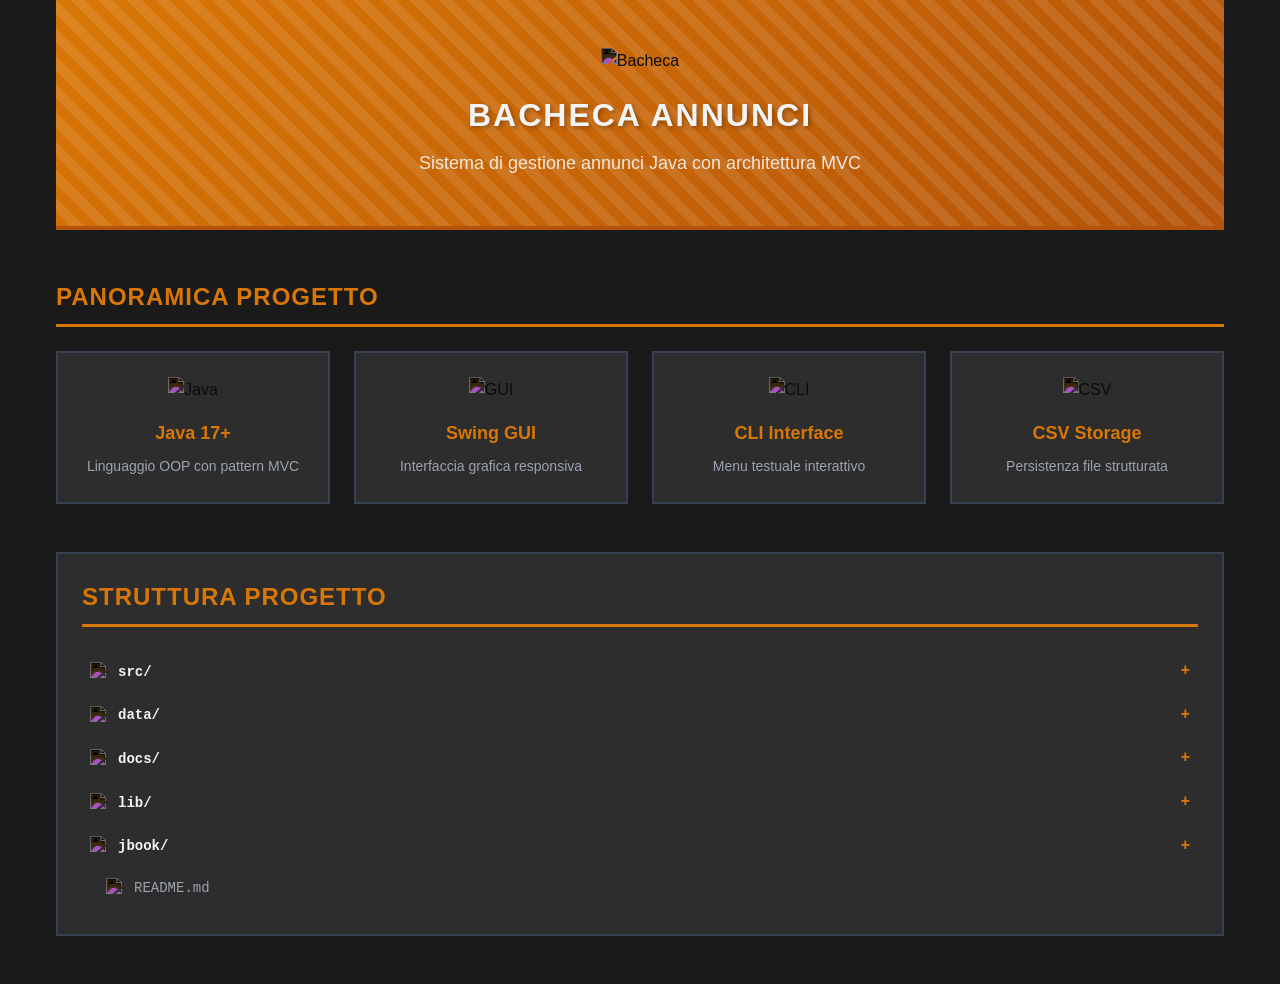
==== website/index.html @ 55412086 "feat: add project documentation website - Created modern brutalist website with Claude colors - Inte" ====
<!DOCTYPE html>
<html lang="it">
<head>
    <meta charset="UTF-8">
    <meta name="viewport" content="width=device-width, initial-scale=1.0">
    <title>Bacheca Annunci - Documentazione Progetto</title>
    <link rel="stylesheet" href="style.css">
    <link rel="icon" href="https://img.icons8.com/ios-filled/50/000000/bulletin-board.png" type="image/x-icon">
</head>
<body>
    <div class="container">
        <header class="header">
            <div class="header-content">
                <img src="https://img.icons8.com/ios-filled/50/000000/bulletin-board.png" alt="Bacheca" class="header-icon">
                <h1>BACHECA ANNUNCI</h1>
                <p>Sistema di gestione annunci Java con architettura MVC</p>
            </div>
        </header>

        <main class="main-content">
            <section class="project-overview">
                <h2>PANORAMICA PROGETTO</h2>
                <div class="overview-grid">
                    <div class="overview-card">
                        <img src="https://img.icons8.com/ios-filled/40/000000/java-coffee-cup-logo.png" alt="Java">
                        <h3>Java 17+</h3>
                        <p>Linguaggio OOP con pattern MVC</p>
                    </div>
                    <div class="overview-card">
                        <img src="https://img.icons8.com/ios-filled/40/000000/user-interface.png" alt="GUI">
                        <h3>Swing GUI</h3>
                        <p>Interfaccia grafica responsiva</p>
                    </div>
                    <div class="overview-card">
                        <img src="https://img.icons8.com/ios-filled/40/000000/terminal.png" alt="CLI">
                        <h3>CLI Interface</h3>
                        <p>Menu testuale interattivo</p>
                    </div>
                    <div class="overview-card">
                        <img src="https://img.icons8.com/ios-filled/40/000000/database.png" alt="CSV">
                        <h3>CSV Storage</h3>
                        <p>Persistenza file strutturata</p>
                    </div>
                </div>
            </section>

            <section class="file-explorer">
                <h2>STRUTTURA PROGETTO</h2>
                <div class="file-tree">
                    <div class="file-item folder" data-type="folder" data-path="src">
                        <img src="https://img.icons8.com/ios-filled/20/000000/folder.png" alt="Folder">
                        <span>src/</span>
                        <span class="expand-icon">+</span>
                    </div>
                    <div class="file-children hidden" data-parent="src">
                        <div class="file-item folder" data-type="folder" data-path="src/bacheca">
                            <img src="https://img.icons8.com/ios-filled/20/000000/folder.png" alt="Folder">
                            <span>bacheca/</span>
                            <span class="expand-icon">+</span>
                        </div>
                        <div class="file-children hidden" data-parent="src/bacheca">
                            <div class="file-item file" data-type="file" data-path="src/bacheca/Annuncio.java">
                                <img src="https://img.icons8.com/ios-filled/20/000000/java-coffee-cup-logo.png" alt="Java">
                                <span>Annuncio.java</span>
                            </div>
                            <div class="file-item file" data-type="file" data-path="src/bacheca/AnnuncioAcquisto.java">
                                <img src="https://img.icons8.com/ios-filled/20/000000/java-coffee-cup-logo.png" alt="Java">
                                <span>AnnuncioAcquisto.java</span>
                            </div>
                            <div class="file-item file" data-type="file" data-path="src/bacheca/AnnuncioVendita.java">
                                <img src="https://img.icons8.com/ios-filled/20/000000/java-coffee-cup-logo.png" alt="Java">
                                <span>AnnuncioVendita.java</span>
                            </div>
                            <div class="file-item file" data-type="file" data-path="src/bacheca/Bacheca.java">
                                <img src="https://img.icons8.com/ios-filled/20/000000/java-coffee-cup-logo.png" alt="Java">
                                <span>Bacheca.java</span>
                            </div>
                            <div class="file-item file" data-type="file" data-path="src/bacheca/Utente.java">
                                <img src="https://img.icons8.com/ios-filled/20/000000/java-coffee-cup-logo.png" alt="Java">
                                <span>Utente.java</span>
                            </div>
                        </div>
                        
                        <div class="file-item folder" data-type="folder" data-path="src/controller">
                            <img src="https://img.icons8.com/ios-filled/20/000000/folder.png" alt="Folder">
                            <span>controller/</span>
                            <span class="expand-icon">+</span>
                        </div>
                        <div class="file-children hidden" data-parent="src/controller">
                            <div class="file-item file" data-type="file" data-path="src/controller/GestoreBacheca.java">
                                <img src="https://img.icons8.com/ios-filled/20/000000/java-coffee-cup-logo.png" alt="Java">
                                <span>GestoreBacheca.java</span>
                            </div>
                            <div class="file-item file" data-type="file" data-path="src/controller/GestoreBachecaImpl.java">
                                <img src="https://img.icons8.com/ios-filled/20/000000/java-coffee-cup-logo.png" alt="Java">
                                <span>GestoreBachecaImpl.java</span>
                            </div>
                            <div class="file-item file" data-type="file" data-path="src/controller/GestoreUtenti.java">
                                <img src="https://img.icons8.com/ios-filled/20/000000/java-coffee-cup-logo.png" alt="Java">
                                <span>GestoreUtenti.java</span>
                            </div>
                            <div class="file-item file" data-type="file" data-path="src/controller/GestoreUtentiImpl.java">
                                <img src="https://img.icons8.com/ios-filled/20/000000/java-coffee-cup-logo.png" alt="Java">
                                <span>GestoreUtentiImpl.java</span>
                            </div>
                        </div>
                        
                        <div class="file-item folder" data-type="folder" data-path="src/view">
                            <img src="https://img.icons8.com/ios-filled/20/000000/folder.png" alt="Folder">
                            <span>view/</span>
                            <span class="expand-icon">+</span>
                        </div>
                        <div class="file-children hidden" data-parent="src/view">
                            <div class="file-item folder" data-type="folder" data-path="src/view/cli">
                                <img src="https://img.icons8.com/ios-filled/20/000000/folder.png" alt="Folder">
                                <span>cli/</span>
                                <span class="expand-icon">+</span>
                            </div>
                            <div class="file-children hidden" data-parent="src/view/cli">
                                <div class="file-item file" data-type="file" data-path="src/view/cli/MainCLI.java">
                                    <img src="https://img.icons8.com/ios-filled/20/000000/java-coffee-cup-logo.png" alt="Java">
                                    <span>MainCLI.java</span>
                                </div>
                                <div class="file-item file" data-type="file" data-path="src/view/cli/StartApp.java">
                                    <img src="https://img.icons8.com/ios-filled/20/000000/java-coffee-cup-logo.png" alt="Java">
                                    <span>StartApp.java</span>
                                </div>
                            </div>
                            
                            <div class="file-item folder" data-type="folder" data-path="src/view/frontend">
                                <img src="https://img.icons8.com/ios-filled/20/000000/folder.png" alt="Folder">
                                <span>frontend/</span>
                                <span class="expand-icon">+</span>
                            </div>
                            <div class="file-children hidden" data-parent="src/view/frontend">
                                <div class="file-item file" data-type="file" data-path="src/view/frontend/MainGUI.java">
                                    <img src="https://img.icons8.com/ios-filled/20/000000/java-coffee-cup-logo.png" alt="Java">
                                    <span>MainGUI.java</span>
                                </div>
                            </div>
                        </div>
                        
                        <div class="file-item folder" data-type="folder" data-path="src/eccezioni">
                            <img src="https://img.icons8.com/ios-filled/20/000000/folder.png" alt="Folder">
                            <span>eccezioni/</span>
                            <span class="expand-icon">+</span>
                        </div>
                        <div class="file-children hidden" data-parent="src/eccezioni">
                            <div class="file-item file" data-type="file" data-path="src/eccezioni/BachecaException.java">
                                <img src="https://img.icons8.com/ios-filled/20/000000/java-coffee-cup-logo.png" alt="Java">
                                <span>BachecaException.java</span>
                            </div>
                            <div class="file-item file" data-type="file" data-path="src/eccezioni/DatiNonValidiException.java">
                                <img src="https://img.icons8.com/ios-filled/20/000000/java-coffee-cup-logo.png" alt="Java">
                                <span>DatiNonValidiException.java</span>
                            </div>
                            <div class="file-item file" data-type="file" data-path="src/eccezioni/FileBachecaException.java">
                                <img src="https://img.icons8.com/ios-filled/20/000000/java-coffee-cup-logo.png" alt="Java">
                                <span>FileBachecaException.java</span>
                            </div>
                            <div class="file-item file" data-type="file" data-path="src/eccezioni/GestoreBachecaException.java">
                                <img src="https://img.icons8.com/ios-filled/20/000000/java-coffee-cup-logo.png" alt="Java">
                                <span>GestoreBachecaException.java</span>
                            </div>
                            <div class="file-item file" data-type="file" data-path="src/eccezioni/OperazioneNonValidaException.java">
                                <img src="https://img.icons8.com/ios-filled/20/000000/java-coffee-cup-logo.png" alt="Java">
                                <span>OperazioneNonValidaException.java</span>
                            </div>
                        </div>
                        
                        <div class="file-item folder" data-type="folder" data-path="src/test">
                            <img src="https://img.icons8.com/ios-filled/20/000000/folder.png" alt="Folder">
                            <span>test/</span>
                            <span class="expand-icon">+</span>
                        </div>
                        <div class="file-children hidden" data-parent="src/test">
                            <div class="file-item file" data-type="file" data-path="src/test/TestAnnuncioVendita.java">
                                <img src="https://img.icons8.com/ios-filled/20/000000/java-coffee-cup-logo.png" alt="Java">
                                <span>TestAnnuncioVendita.java</span>
                            </div>
                            <div class="file-item file" data-type="file" data-path="src/test/TestUtente.java">
                                <img src="https://img.icons8.com/ios-filled/20/000000/java-coffee-cup-logo.png" alt="Java">
                                <span>TestUtente.java</span>
                            </div>
                        </div>
                    </div>
                    
                    <div class="file-item folder" data-type="folder" data-path="data">
                        <img src="https://img.icons8.com/ios-filled/20/000000/folder.png" alt="Folder">
                        <span>data/</span>
                        <span class="expand-icon">+</span>
                    </div>
                    <div class="file-children hidden" data-parent="data">
                        <div class="file-item file" data-type="file" data-path="data/annunci.csv">
                            <img src="https://img.icons8.com/ios-filled/20/000000/csv.png" alt="CSV">
                            <span>annunci.csv</span>
                        </div>
                    </div>
                    
                    <div class="file-item folder" data-type="folder" data-path="docs">
                        <img src="https://img.icons8.com/ios-filled/20/000000/folder.png" alt="Folder">
                        <span>docs/</span>
                        <span class="expand-icon">+</span>
                    </div>
                    <div class="file-children hidden" data-parent="docs">
                        <div class="file-item file" data-type="file" data-path="docs/Progetto 24-25.pdf">
                            <img src="https://img.icons8.com/ios-filled/20/000000/pdf.png" alt="PDF">
                            <span>Progetto 24-25.pdf</span>
                        </div>
                    </div>
                    
                    <div class="file-item folder" data-type="folder" data-path="lib">
                        <img src="https://img.icons8.com/ios-filled/20/000000/folder.png" alt="Folder">
                        <span>lib/</span>
                        <span class="expand-icon">+</span>
                    </div>
                    <div class="file-children hidden" data-parent="lib">
                        <div class="file-item file" data-type="file" data-path="lib/junit-jupiter-api-5.12.0-RC1.jar">
                            <img src="https://img.icons8.com/ios-filled/20/000000/java-coffee-cup-logo.png" alt="JAR">
                            <span>junit-jupiter-api-5.12.0-RC1.jar</span>
                        </div>
                    </div>
                    
                    <div class="file-item folder" data-type="folder" data-path="jbook">
                        <img src="https://img.icons8.com/ios-filled/20/000000/folder.png" alt="Folder">
                        <span>jbook/</span>
                        <span class="expand-icon">+</span>
                    </div>
                    <div class="file-children hidden" data-parent="jbook">
                        <div class="file-item folder" data-type="folder" data-path="jbook/util">
                            <img src="https://img.icons8.com/ios-filled/20/000000/folder.png" alt="Folder">
                            <span>util/</span>
                            <span class="expand-icon">+</span>
                        </div>
                        <div class="file-children hidden" data-parent="jbook/util">
                            <div class="file-item file" data-type="file" data-path="jbook/util/Input.java">
                                <img src="https://img.icons8.com/ios-filled/20/000000/java-coffee-cup-logo.png" alt="Java">
                                <span>Input.java</span>
                            </div>
                        </div>
                    </div>
                    
                    <div class="file-item file" data-type="file" data-path="README.md">
                        <img src="https://img.icons8.com/ios-filled/20/000000/markdown.png" alt="Markdown">
                        <span>README.md</span>
                    </div>
                </div>
            </section>
        </main>
    </div>

    <!-- Modal per dettagli file -->
    <div class="modal" id="fileModal">
        <div class="modal-content">
            <span class="close">&times;</span>
            <div class="modal-header">
                <img id="modalIcon" src="" alt="File Icon">
                <h2 id="modalTitle"></h2>
            </div>
            <div class="modal-body">
                <div class="file-info">
                    <h3>Descrizione</h3>
                    <p id="modalDescription"></p>
                </div>
                <div class="file-dependencies">
                    <h3>Dipendenze</h3>
                    <ul id="modalDependencies"></ul>
                </div>
                <div class="file-usage">
                    <h3>Utilizzo</h3>
                    <p id="modalUsage"></p>
                </div>
            </div>
        </div>
    </div>

    <script src="script.js"></script>
</body>
</html>
---- website/style.css ----
/* Reset e base styles */
* {
    margin: 0;
    padding: 0;
    box-sizing: border-box;
}

:root {
    /* Colori Claude */
    --claude-orange: #D97706;
    --claude-dark-orange: #B45309;
    --claude-light-orange: #F59E0B;
    --claude-bg: #1A1A1A;
    --claude-surface: #2D2D2D;
    --claude-text: #F3F4F6;
    --claude-text-secondary: #9CA3AF;
    --claude-border: #374151;
    --claude-accent: #3B82F6;
    
    /* Brutalist spacing */
    --spacing-xs: 4px;
    --spacing-sm: 8px;
    --spacing-md: 16px;
    --spacing-lg: 24px;
    --spacing-xl: 32px;
    --spacing-xxl: 48px;
    
    /* Typography */
    --font-size-xs: 12px;
    --font-size-sm: 14px;
    --font-size-md: 16px;
    --font-size-lg: 18px;
    --font-size-xl: 24px;
    --font-size-xxl: 32px;
    
    /* Shadows */
    --shadow-sm: 0 1px 2px rgba(0, 0, 0, 0.5);
    --shadow-md: 0 4px 6px rgba(0, 0, 0, 0.3);
    --shadow-lg: 0 8px 16px rgba(0, 0, 0, 0.4);
}

body {
    font-family: 'Helvetica Neue', Arial, sans-serif;
    background-color: var(--claude-bg);
    color: var(--claude-text);
    line-height: 1.6;
    overflow-x: hidden;
}

/* Container */
.container {
    max-width: 1200px;
    margin: 0 auto;
    padding: 0 var(--spacing-md);
}

/* Header */
.header {
    background: linear-gradient(135deg, var(--claude-orange) 0%, var(--claude-dark-orange) 100%);
    padding: var(--spacing-xxl) 0;
    border-bottom: 4px solid var(--claude-dark-orange);
    position: relative;
    overflow: hidden;
}

.header::before {
    content: '';
    position: absolute;
    top: 0;
    left: 0;
    right: 0;
    bottom: 0;
    background: repeating-linear-gradient(
        45deg,
        transparent,
        transparent 10px,
        rgba(255, 255, 255, 0.1) 10px,
        rgba(255, 255, 255, 0.1) 20px
    );
}

.header-content {
    text-align: center;
    position: relative;
    z-index: 1;
}

.header-icon {
    width: 60px;
    height: 60px;
    margin-bottom: var(--spacing-md);
    filter: invert(1);
}

.header h1 {
    font-size: var(--font-size-xxl);
    font-weight: 900;
    letter-spacing: 2px;
    margin-bottom: var(--spacing-sm);
    text-shadow: 2px 2px 4px rgba(0, 0, 0, 0.3);
}

.header p {
    font-size: var(--font-size-lg);
    opacity: 0.9;
    font-weight: 500;
}

/* Main Content */
.main-content {
    padding: var(--spacing-xxl) 0;
}

/* Project Overview */
.project-overview {
    margin-bottom: var(--spacing-xxl);
}

.project-overview h2 {
    font-size: var(--font-size-xl);
    font-weight: 800;
    margin-bottom: var(--spacing-lg);
    color: var(--claude-orange);
    text-transform: uppercase;
    letter-spacing: 1px;
    border-bottom: 3px solid var(--claude-orange);
    padding-bottom: var(--spacing-sm);
}

.overview-grid {
    display: grid;
    grid-template-columns: repeat(auto-fit, minmax(250px, 1fr));
    gap: var(--spacing-lg);
    margin-top: var(--spacing-lg);
}

.overview-card {
    background: var(--claude-surface);
    border: 2px solid var(--claude-border);
    border-radius: 0;
    padding: var(--spacing-lg);
    text-align: center;
    transition: all 0.3s ease;
    position: relative;
    overflow: hidden;
}

.overview-card::before {
    content: '';
    position: absolute;
    top: 0;
    left: -100%;
    width: 100%;
    height: 100%;
    background: linear-gradient(90deg, transparent, rgba(217, 119, 6, 0.1), transparent);
    transition: left 0.5s ease;
}

.overview-card:hover::before {
    left: 100%;
}

.overview-card:hover {
    border-color: var(--claude-orange);
    transform: translateY(-4px);
    box-shadow: var(--shadow-lg);
}

.overview-card img {
    width: 40px;
    height: 40px;
    margin-bottom: var(--spacing-md);
    filter: invert(1);
}

.overview-card h3 {
    font-size: var(--font-size-lg);
    font-weight: 700;
    margin-bottom: var(--spacing-sm);
    color: var(--claude-orange);
}

.overview-card p {
    color: var(--claude-text-secondary);
    font-size: var(--font-size-sm);
}

/* File Explorer */
.file-explorer {
    background: var(--claude-surface);
    border: 2px solid var(--claude-border);
    border-radius: 0;
    padding: var(--spacing-lg);
}

.file-explorer h2 {
    font-size: var(--font-size-xl);
    font-weight: 800;
    margin-bottom: var(--spacing-lg);
    color: var(--claude-orange);
    text-transform: uppercase;
    letter-spacing: 1px;
    border-bottom: 3px solid var(--claude-orange);
    padding-bottom: var(--spacing-sm);
}

.file-tree {
    font-family: 'Courier New', monospace;
    font-size: var(--font-size-sm);
}

.file-item {
    display: flex;
    align-items: center;
    padding: var(--spacing-sm);
    margin: 2px 0;
    border-radius: 0;
    cursor: pointer;
    transition: all 0.2s ease;
    position: relative;
    user-select: none;
}

.file-item:hover {
    background: var(--claude-border);
    border-left: 4px solid var(--claude-orange);
}

.file-item.folder {
    font-weight: 600;
}

.file-item.file {
    padding-left: var(--spacing-lg);
    color: var(--claude-text-secondary);
}

.file-item.file:hover {
    color: var(--claude-text);
    background: var(--claude-bg);
}

.file-item img {
    width: 20px;
    height: 20px;
    margin-right: var(--spacing-sm);
    filter: invert(1);
}

.file-item span:first-of-type {
    flex-grow: 1;
}

.expand-icon {
    font-weight: bold;
    font-size: var(--font-size-md);
    color: var(--claude-orange);
    margin-left: var(--spacing-sm);
}

.file-children {
    padding-left: var(--spacing-lg);
    border-left: 1px solid var(--claude-border);
    margin-left: var(--spacing-sm);
}

.file-children.hidden {
    display: none;
}

.file-children.visible {
    display: block;
}

/* Modal */
.modal {
    display: none;
    position: fixed;
    z-index: 1000;
    left: 0;
    top: 0;
    width: 100%;
    height: 100%;
    background-color: rgba(0, 0, 0, 0.8);
}

.modal-content {
    background-color: var(--claude-surface);
    margin: 5% auto;
    padding: 0;
    border: 3px solid var(--claude-orange);
    border-radius: 0;
    width: 90%;
    max-width: 600px;
    max-height: 80vh;
    overflow-y: auto;
    position: relative;
}

.close {
    position: absolute;
    top: var(--spacing-sm);
    right: var(--spacing-md);
    color: var(--claude-text-secondary);
    font-size: 28px;
    font-weight: bold;
    cursor: pointer;
    z-index: 1001;
}

.close:hover {
    color: var(--claude-orange);
}

.modal-header {
    background: var(--claude-orange);
    color: var(--claude-bg);
    padding: var(--spacing-lg);
    display: flex;
    align-items: center;
    gap: var(--spacing-md);
}

.modal-header img {
    width: 40px;
    height: 40px;
    filter: invert(1);
}

.modal-header h2 {
    font-size: var(--font-size-xl);
    font-weight: 700;
    margin: 0;
}

.modal-body {
    padding: var(--spacing-lg);
}

.modal-body h3 {
    color: var(--claude-orange);
    font-size: var(--font-size-lg);
    font-weight: 600;
    margin-bottom: var(--spacing-sm);
    margin-top: var(--spacing-lg);
    text-transform: uppercase;
    letter-spacing: 1px;
}

.modal-body h3:first-child {
    margin-top: 0;
}

.modal-body p {
    color: var(--claude-text-secondary);
    line-height: 1.6;
    margin-bottom: var(--spacing-md);
}

.modal-body ul {
    list-style: none;
    padding: 0;
}

.modal-body li {
    background: var(--claude-bg);
    padding: var(--spacing-sm);
    margin: var(--spacing-xs) 0;
    border-left: 3px solid var(--claude-orange);
    color: var(--claude-text-secondary);
    font-family: 'Courier New', monospace;
    font-size: var(--font-size-sm);
}

/* Responsive Design */
@media (max-width: 768px) {
    .container {
        padding: 0 var(--spacing-sm);
    }
    
    .header {
        padding: var(--spacing-lg) 0;
    }
    
    .header h1 {
        font-size: var(--font-size-xl);
    }
    
    .header p {
        font-size: var(--font-size-md);
    }
    
    .overview-grid {
        grid-template-columns: 1fr;
        gap: var(--spacing-md);
    }
    
    .file-explorer {
        padding: var(--spacing-md);
    }
    
    .modal-content {
        width: 95%;
        margin: 10% auto;
    }
    
    .modal-header {
        padding: var(--spacing-md);
    }
    
    .modal-header h2 {
        font-size: var(--font-size-lg);
    }
    
    .modal-body {
        padding: var(--spacing-md);
    }
}

@media (max-width: 480px) {
    .header h1 {
        font-size: var(--font-size-lg);
        letter-spacing: 1px;
    }
    
    .header p {
        font-size: var(--font-size-sm);
    }
    
    .file-item {
        padding: var(--spacing-xs);
    }
    
    .file-item img {
        width: 16px;
        height: 16px;
    }
    
    .modal-content {
        width: 98%;
        margin: 5% auto;
    }
}

/* Animazioni */
@keyframes fadeIn {
    from { opacity: 0; transform: translateY(20px); }
    to { opacity: 1; transform: translateY(0); }
}

.file-children.visible {
    animation: fadeIn 0.3s ease;
}

.modal {
    animation: fadeIn 0.3s ease;
}

/* Scrollbar customization */
::-webkit-scrollbar {
    width: 8px;
}

::-webkit-scrollbar-track {
    background: var(--claude-bg);
}

::-webkit-scrollbar-thumb {
    background: var(--claude-orange);
    border-radius: 0;
}

::-webkit-scrollbar-thumb:hover {
    background: var(--claude-dark-orange);
}

/* Focus states per accessibilità */
.file-item:focus {
    outline: 2px solid var(--claude-orange);
    outline-offset: 2px;
}

.close:focus {
    outline: 2px solid var(--claude-orange);
    outline-offset: 2px;
}

/* Print styles */
@media print {
    body {
        background: white;
        color: black;
    }
    
    .modal {
        display: none;
    }
    
    .header {
        background: white;
        color: black;
        border-bottom: 2px solid black;
    }
}
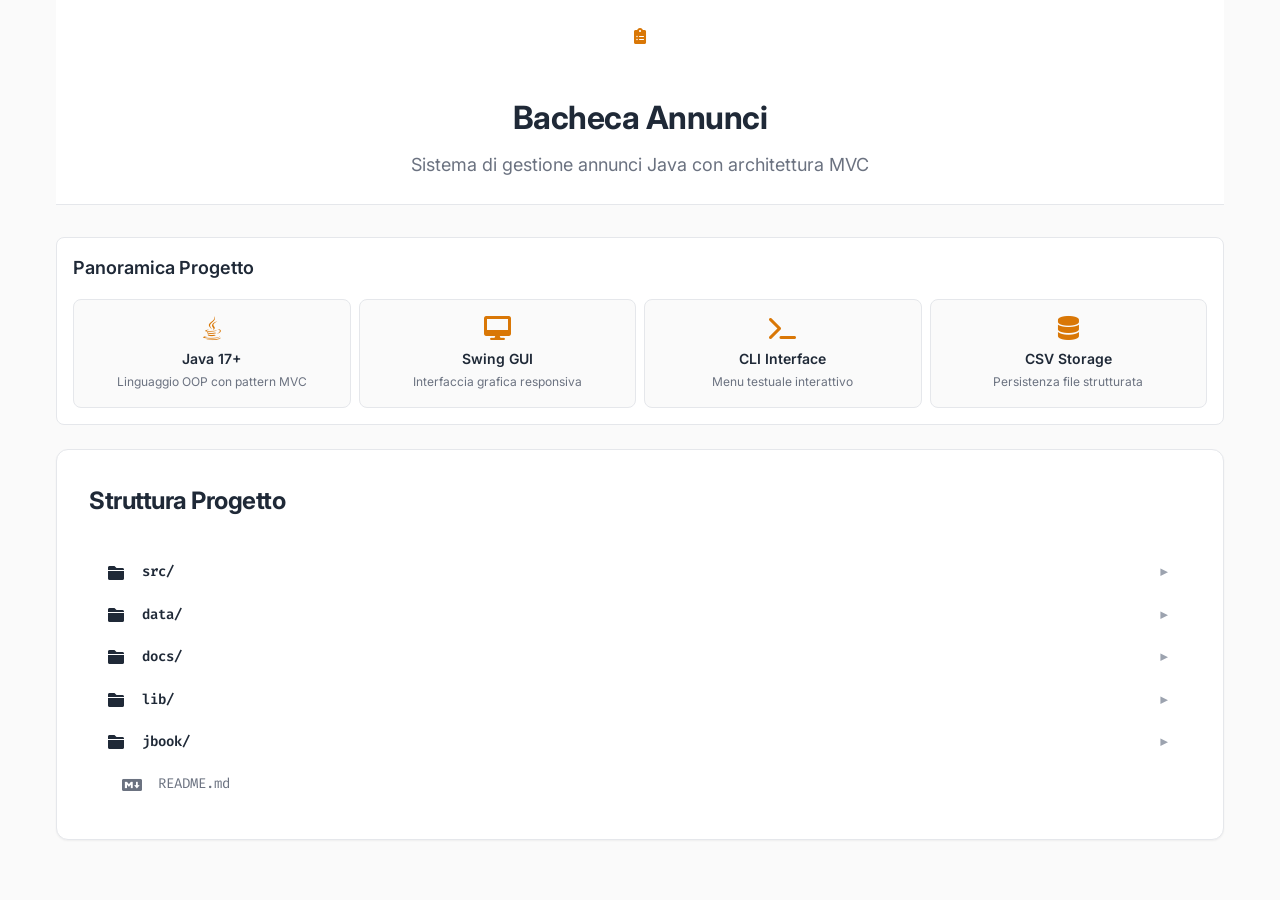
==== commit efb16ad7: "refactor: redesign website with modern Claude-style theme - Switched to light theme with Claude colo" ====
--- a/website/index.html
+++ b/website/index.html
@@ -5,39 +5,43 @@
     <meta name="viewport" content="width=device-width, initial-scale=1.0">
     <title>Bacheca Annunci - Documentazione Progetto</title>
     <link rel="stylesheet" href="style.css">
-    <link rel="icon" href="https://img.icons8.com/ios-filled/50/000000/bulletin-board.png" type="image/x-icon">
+    <link rel="stylesheet" href="https://cdnjs.cloudflare.com/ajax/libs/font-awesome/6.0.0/css/all.min.css">
+    <link rel="preconnect" href="https://fonts.googleapis.com">
+    <link rel="preconnect" href="https://fonts.gstatic.com" crossorigin>
+    <link href="https://fonts.googleapis.com/css2?family=Inter:wght@300;400;500;600;700&family=Fira+Code:wght@300;400;500;600&display=swap" rel="stylesheet">
+    <link rel="icon" href="data:image/svg+xml,<svg xmlns='http://www.w3.org/2000/svg' viewBox='0 0 100 100'><text y='.9em' font-size='90'>📋</text></svg>" type="image/svg+xml">
 </head>
 <body>
     <div class="container">
         <header class="header">
             <div class="header-content">
-                <img src="https://img.icons8.com/ios-filled/50/000000/bulletin-board.png" alt="Bacheca" class="header-icon">
-                <h1>BACHECA ANNUNCI</h1>
+                <i class="fas fa-clipboard-list header-icon"></i>
+                <h1>Bacheca Annunci</h1>
                 <p>Sistema di gestione annunci Java con architettura MVC</p>
             </div>
         </header>
 
         <main class="main-content">
             <section class="project-overview">
-                <h2>PANORAMICA PROGETTO</h2>
+                <h2>Panoramica Progetto</h2>
                 <div class="overview-grid">
                     <div class="overview-card">
-                        <img src="https://img.icons8.com/ios-filled/40/000000/java-coffee-cup-logo.png" alt="Java">
+                        <i class="fab fa-java"></i>
                         <h3>Java 17+</h3>
                         <p>Linguaggio OOP con pattern MVC</p>
                     </div>
                     <div class="overview-card">
-                        <img src="https://img.icons8.com/ios-filled/40/000000/user-interface.png" alt="GUI">
+                        <i class="fas fa-desktop"></i>
                         <h3>Swing GUI</h3>
                         <p>Interfaccia grafica responsiva</p>
                     </div>
                     <div class="overview-card">
-                        <img src="https://img.icons8.com/ios-filled/40/000000/terminal.png" alt="CLI">
+                        <i class="fas fa-terminal"></i>
                         <h3>CLI Interface</h3>
                         <p>Menu testuale interattivo</p>
                     </div>
                     <div class="overview-card">
-                        <img src="https://img.icons8.com/ios-filled/40/000000/database.png" alt="CSV">
+                        <i class="fas fa-database"></i>
                         <h3>CSV Storage</h3>
                         <p>Persistenza file strutturata</p>
                     </div>
@@ -45,203 +49,203 @@
             </section>
 
             <section class="file-explorer">
-                <h2>STRUTTURA PROGETTO</h2>
+                <h2>Struttura Progetto</h2>
                 <div class="file-tree">
                     <div class="file-item folder" data-type="folder" data-path="src">
-                        <img src="https://img.icons8.com/ios-filled/20/000000/folder.png" alt="Folder">
+                        <i class="fas fa-folder"></i>
                         <span>src/</span>
-                        <span class="expand-icon">+</span>
+                        <span class="expand-icon">▶</span>
                     </div>
                     <div class="file-children hidden" data-parent="src">
                         <div class="file-item folder" data-type="folder" data-path="src/bacheca">
-                            <img src="https://img.icons8.com/ios-filled/20/000000/folder.png" alt="Folder">
+                            <i class="fas fa-folder"></i>
                             <span>bacheca/</span>
-                            <span class="expand-icon">+</span>
+                            <span class="expand-icon">▶</span>
                         </div>
                         <div class="file-children hidden" data-parent="src/bacheca">
                             <div class="file-item file" data-type="file" data-path="src/bacheca/Annuncio.java">
-                                <img src="https://img.icons8.com/ios-filled/20/000000/java-coffee-cup-logo.png" alt="Java">
+                                <i class="fab fa-java"></i>
                                 <span>Annuncio.java</span>
                             </div>
                             <div class="file-item file" data-type="file" data-path="src/bacheca/AnnuncioAcquisto.java">
-                                <img src="https://img.icons8.com/ios-filled/20/000000/java-coffee-cup-logo.png" alt="Java">
+                                <i class="fab fa-java"></i>
                                 <span>AnnuncioAcquisto.java</span>
                             </div>
                             <div class="file-item file" data-type="file" data-path="src/bacheca/AnnuncioVendita.java">
-                                <img src="https://img.icons8.com/ios-filled/20/000000/java-coffee-cup-logo.png" alt="Java">
+                                <i class="fab fa-java"></i>
                                 <span>AnnuncioVendita.java</span>
                             </div>
                             <div class="file-item file" data-type="file" data-path="src/bacheca/Bacheca.java">
-                                <img src="https://img.icons8.com/ios-filled/20/000000/java-coffee-cup-logo.png" alt="Java">
+                                <i class="fab fa-java"></i>
                                 <span>Bacheca.java</span>
                             </div>
                             <div class="file-item file" data-type="file" data-path="src/bacheca/Utente.java">
-                                <img src="https://img.icons8.com/ios-filled/20/000000/java-coffee-cup-logo.png" alt="Java">
+                                <i class="fab fa-java"></i>
                                 <span>Utente.java</span>
                             </div>
                         </div>
                         
                         <div class="file-item folder" data-type="folder" data-path="src/controller">
-                            <img src="https://img.icons8.com/ios-filled/20/000000/folder.png" alt="Folder">
+                            <i class="fas fa-folder"></i>
                             <span>controller/</span>
-                            <span class="expand-icon">+</span>
+                            <span class="expand-icon">▶</span>
                         </div>
                         <div class="file-children hidden" data-parent="src/controller">
                             <div class="file-item file" data-type="file" data-path="src/controller/GestoreBacheca.java">
-                                <img src="https://img.icons8.com/ios-filled/20/000000/java-coffee-cup-logo.png" alt="Java">
+                                <i class="fab fa-java"></i>
                                 <span>GestoreBacheca.java</span>
                             </div>
                             <div class="file-item file" data-type="file" data-path="src/controller/GestoreBachecaImpl.java">
-                                <img src="https://img.icons8.com/ios-filled/20/000000/java-coffee-cup-logo.png" alt="Java">
+                                <i class="fab fa-java"></i>
                                 <span>GestoreBachecaImpl.java</span>
                             </div>
                             <div class="file-item file" data-type="file" data-path="src/controller/GestoreUtenti.java">
-                                <img src="https://img.icons8.com/ios-filled/20/000000/java-coffee-cup-logo.png" alt="Java">
+                                <i class="fab fa-java"></i>
                                 <span>GestoreUtenti.java</span>
                             </div>
                             <div class="file-item file" data-type="file" data-path="src/controller/GestoreUtentiImpl.java">
-                                <img src="https://img.icons8.com/ios-filled/20/000000/java-coffee-cup-logo.png" alt="Java">
+                                <i class="fab fa-java"></i>
                                 <span>GestoreUtentiImpl.java</span>
                             </div>
                         </div>
                         
                         <div class="file-item folder" data-type="folder" data-path="src/view">
-                            <img src="https://img.icons8.com/ios-filled/20/000000/folder.png" alt="Folder">
+                            <i class="fas fa-folder"></i>
                             <span>view/</span>
-                            <span class="expand-icon">+</span>
+                            <span class="expand-icon">▶</span>
                         </div>
                         <div class="file-children hidden" data-parent="src/view">
                             <div class="file-item folder" data-type="folder" data-path="src/view/cli">
-                                <img src="https://img.icons8.com/ios-filled/20/000000/folder.png" alt="Folder">
+                                <i class="fas fa-folder"></i>
                                 <span>cli/</span>
-                                <span class="expand-icon">+</span>
+                                <span class="expand-icon">▶</span>
                             </div>
                             <div class="file-children hidden" data-parent="src/view/cli">
                                 <div class="file-item file" data-type="file" data-path="src/view/cli/MainCLI.java">
-                                    <img src="https://img.icons8.com/ios-filled/20/000000/java-coffee-cup-logo.png" alt="Java">
+                                    <i class="fab fa-java"></i>
                                     <span>MainCLI.java</span>
                                 </div>
                                 <div class="file-item file" data-type="file" data-path="src/view/cli/StartApp.java">
-                                    <img src="https://img.icons8.com/ios-filled/20/000000/java-coffee-cup-logo.png" alt="Java">
+                                    <i class="fab fa-java"></i>
                                     <span>StartApp.java</span>
                                 </div>
                             </div>
                             
                             <div class="file-item folder" data-type="folder" data-path="src/view/frontend">
-                                <img src="https://img.icons8.com/ios-filled/20/000000/folder.png" alt="Folder">
+                                <i class="fas fa-folder"></i>
                                 <span>frontend/</span>
-                                <span class="expand-icon">+</span>
+                                <span class="expand-icon">▶</span>
                             </div>
                             <div class="file-children hidden" data-parent="src/view/frontend">
                                 <div class="file-item file" data-type="file" data-path="src/view/frontend/MainGUI.java">
-                                    <img src="https://img.icons8.com/ios-filled/20/000000/java-coffee-cup-logo.png" alt="Java">
+                                    <i class="fab fa-java"></i>
                                     <span>MainGUI.java</span>
                                 </div>
                             </div>
                         </div>
                         
                         <div class="file-item folder" data-type="folder" data-path="src/eccezioni">
-                            <img src="https://img.icons8.com/ios-filled/20/000000/folder.png" alt="Folder">
+                            <i class="fas fa-folder"></i>
                             <span>eccezioni/</span>
-                            <span class="expand-icon">+</span>
+                            <span class="expand-icon">▶</span>
                         </div>
                         <div class="file-children hidden" data-parent="src/eccezioni">
                             <div class="file-item file" data-type="file" data-path="src/eccezioni/BachecaException.java">
-                                <img src="https://img.icons8.com/ios-filled/20/000000/java-coffee-cup-logo.png" alt="Java">
+                                <i class="fab fa-java"></i>
                                 <span>BachecaException.java</span>
                             </div>
                             <div class="file-item file" data-type="file" data-path="src/eccezioni/DatiNonValidiException.java">
-                                <img src="https://img.icons8.com/ios-filled/20/000000/java-coffee-cup-logo.png" alt="Java">
+                                <i class="fab fa-java"></i>
                                 <span>DatiNonValidiException.java</span>
                             </div>
                             <div class="file-item file" data-type="file" data-path="src/eccezioni/FileBachecaException.java">
-                                <img src="https://img.icons8.com/ios-filled/20/000000/java-coffee-cup-logo.png" alt="Java">
+                                <i class="fab fa-java"></i>
                                 <span>FileBachecaException.java</span>
-                            </div>
+            </div>
                             <div class="file-item file" data-type="file" data-path="src/eccezioni/GestoreBachecaException.java">
-                                <img src="https://img.icons8.com/ios-filled/20/000000/java-coffee-cup-logo.png" alt="Java">
+                                <i class="fab fa-java"></i>
                                 <span>GestoreBachecaException.java</span>
                             </div>
                             <div class="file-item file" data-type="file" data-path="src/eccezioni/OperazioneNonValidaException.java">
-                                <img src="https://img.icons8.com/ios-filled/20/000000/java-coffee-cup-logo.png" alt="Java">
+                                <i class="fab fa-java"></i>
                                 <span>OperazioneNonValidaException.java</span>
                             </div>
                         </div>
                         
                         <div class="file-item folder" data-type="folder" data-path="src/test">
-                            <img src="https://img.icons8.com/ios-filled/20/000000/folder.png" alt="Folder">
+                            <i class="fas fa-folder"></i>
                             <span>test/</span>
-                            <span class="expand-icon">+</span>
+                            <span class="expand-icon">▶</span>
                         </div>
                         <div class="file-children hidden" data-parent="src/test">
                             <div class="file-item file" data-type="file" data-path="src/test/TestAnnuncioVendita.java">
-                                <img src="https://img.icons8.com/ios-filled/20/000000/java-coffee-cup-logo.png" alt="Java">
+                                <i class="fab fa-java"></i>
                                 <span>TestAnnuncioVendita.java</span>
                             </div>
                             <div class="file-item file" data-type="file" data-path="src/test/TestUtente.java">
-                                <img src="https://img.icons8.com/ios-filled/20/000000/java-coffee-cup-logo.png" alt="Java">
+                                <i class="fab fa-java"></i>
                                 <span>TestUtente.java</span>
                             </div>
                         </div>
                     </div>
                     
                     <div class="file-item folder" data-type="folder" data-path="data">
-                        <img src="https://img.icons8.com/ios-filled/20/000000/folder.png" alt="Folder">
+                        <i class="fas fa-folder"></i>
                         <span>data/</span>
-                        <span class="expand-icon">+</span>
+                        <span class="expand-icon">▶</span>
                     </div>
                     <div class="file-children hidden" data-parent="data">
                         <div class="file-item file" data-type="file" data-path="data/annunci.csv">
-                            <img src="https://img.icons8.com/ios-filled/20/000000/csv.png" alt="CSV">
+                            <i class="fas fa-file-csv"></i>
                             <span>annunci.csv</span>
                         </div>
                     </div>
                     
                     <div class="file-item folder" data-type="folder" data-path="docs">
-                        <img src="https://img.icons8.com/ios-filled/20/000000/folder.png" alt="Folder">
+                        <i class="fas fa-folder"></i>
                         <span>docs/</span>
-                        <span class="expand-icon">+</span>
+                        <span class="expand-icon">▶</span>
                     </div>
                     <div class="file-children hidden" data-parent="docs">
                         <div class="file-item file" data-type="file" data-path="docs/Progetto 24-25.pdf">
-                            <img src="https://img.icons8.com/ios-filled/20/000000/pdf.png" alt="PDF">
+                            <i class="fas fa-file-pdf"></i>
                             <span>Progetto 24-25.pdf</span>
                         </div>
                     </div>
                     
                     <div class="file-item folder" data-type="folder" data-path="lib">
-                        <img src="https://img.icons8.com/ios-filled/20/000000/folder.png" alt="Folder">
+                        <i class="fas fa-folder"></i>
                         <span>lib/</span>
-                        <span class="expand-icon">+</span>
+                        <span class="expand-icon">▶</span>
                     </div>
                     <div class="file-children hidden" data-parent="lib">
                         <div class="file-item file" data-type="file" data-path="lib/junit-jupiter-api-5.12.0-RC1.jar">
-                            <img src="https://img.icons8.com/ios-filled/20/000000/java-coffee-cup-logo.png" alt="JAR">
+                            <i class="fab fa-java"></i>
                             <span>junit-jupiter-api-5.12.0-RC1.jar</span>
                         </div>
                     </div>
                     
                     <div class="file-item folder" data-type="folder" data-path="jbook">
-                        <img src="https://img.icons8.com/ios-filled/20/000000/folder.png" alt="Folder">
+                        <i class="fas fa-folder"></i>
                         <span>jbook/</span>
-                        <span class="expand-icon">+</span>
+                        <span class="expand-icon">▶</span>
                     </div>
                     <div class="file-children hidden" data-parent="jbook">
                         <div class="file-item folder" data-type="folder" data-path="jbook/util">
-                            <img src="https://img.icons8.com/ios-filled/20/000000/folder.png" alt="Folder">
+                            <i class="fas fa-folder"></i>
                             <span>util/</span>
-                            <span class="expand-icon">+</span>
+                            <span class="expand-icon">▶</span>
                         </div>
                         <div class="file-children hidden" data-parent="jbook/util">
                             <div class="file-item file" data-type="file" data-path="jbook/util/Input.java">
-                                <img src="https://img.icons8.com/ios-filled/20/000000/java-coffee-cup-logo.png" alt="Java">
+                                <i class="fab fa-java"></i>
                                 <span>Input.java</span>
                             </div>
                         </div>
                     </div>
                     
                     <div class="file-item file" data-type="file" data-path="README.md">
-                        <img src="https://img.icons8.com/ios-filled/20/000000/markdown.png" alt="Markdown">
+                        <i class="fab fa-markdown"></i>
                         <span>README.md</span>
                     </div>
                 </div>
@@ -254,7 +258,7 @@
         <div class="modal-content">
             <span class="close">&times;</span>
             <div class="modal-header">
-                <img id="modalIcon" src="" alt="File Icon">
+                <i id="modalIcon" class="fas fa-file"></i>
                 <h2 id="modalTitle"></h2>
             </div>
             <div class="modal-body">
--- a/website/style.css
+++ b/website/style.css
@@ -6,45 +6,68 @@
 }
 
 :root {
-    /* Colori Claude */
-    --claude-orange: #D97706;
-    --claude-dark-orange: #B45309;
-    --claude-light-orange: #F59E0B;
-    --claude-bg: #1A1A1A;
-    --claude-surface: #2D2D2D;
-    --claude-text: #F3F4F6;
-    --claude-text-secondary: #9CA3AF;
-    --claude-border: #374151;
+    /* Colori Claude Light Theme */
+    --claude-primary: #D97706;
+    --claude-primary-hover: #B45309;
+    --claude-primary-light: #FED7AA;
+    --claude-bg: #FAFAFA;
+    --claude-surface: #FFFFFF;
+    --claude-surface-hover: #F5F5F5;
+    --claude-text: #1F2937;
+    --claude-text-secondary: #6B7280;
+    --claude-text-muted: #9CA3AF;
+    --claude-border: #E5E7EB;
+    --claude-border-hover: #D1D5DB;
     --claude-accent: #3B82F6;
-    
-    /* Brutalist spacing */
+    --claude-success: #10B981;
+    --claude-warning: #F59E0B;
+    --claude-error: #EF4444;
+    
+    /* Modern spacing */
     --spacing-xs: 4px;
     --spacing-sm: 8px;
     --spacing-md: 16px;
     --spacing-lg: 24px;
     --spacing-xl: 32px;
     --spacing-xxl: 48px;
-    
-    /* Typography */
+    --spacing-xxxl: 64px;
+    
+    /* Typography moderna */
+    --font-primary: "Inter", -apple-system, BlinkMacSystemFont, "Segoe UI", Roboto, sans-serif;
+    --font-mono: "Fira Code", "SF Mono", Consolas, monospace;
     --font-size-xs: 12px;
     --font-size-sm: 14px;
     --font-size-md: 16px;
     --font-size-lg: 18px;
-    --font-size-xl: 24px;
-    --font-size-xxl: 32px;
-    
-    /* Shadows */
-    --shadow-sm: 0 1px 2px rgba(0, 0, 0, 0.5);
-    --shadow-md: 0 4px 6px rgba(0, 0, 0, 0.3);
-    --shadow-lg: 0 8px 16px rgba(0, 0, 0, 0.4);
+    --font-size-xl: 20px;
+    --font-size-xxl: 24px;
+    --font-size-xxxl: 32px;
+    
+    /* Shadows moderne */
+    --shadow-sm: 0 1px 2px rgba(0, 0, 0, 0.05);
+    --shadow-md: 0 4px 6px rgba(0, 0, 0, 0.07);
+    --shadow-lg: 0 10px 15px rgba(0, 0, 0, 0.1);
+    --shadow-xl: 0 20px 25px rgba(0, 0, 0, 0.15);
+    
+    /* Borders e radius */
+    --border-radius: 8px;
+    --border-radius-lg: 12px;
+    --border-radius-xl: 16px;
+    
+    /* Transizioni */
+    --transition-fast: 0.15s cubic-bezier(0.4, 0, 0.2, 1);
+    --transition-normal: 0.3s cubic-bezier(0.4, 0, 0.2, 1);
+    --transition-slow: 0.5s cubic-bezier(0.4, 0, 0.2, 1);
 }
 
 body {
-    font-family: 'Helvetica Neue', Arial, sans-serif;
+    font-family: var(--font-primary);
     background-color: var(--claude-bg);
     color: var(--claude-text);
     line-height: 1.6;
     overflow-x: hidden;
+    -webkit-font-smoothing: antialiased;
+    -moz-osx-font-smoothing: grayscale;
 }
 
 /* Container */
@@ -56,195 +79,174 @@
 
 /* Header */
 .header {
-    background: linear-gradient(135deg, var(--claude-orange) 0%, var(--claude-dark-orange) 100%);
-    padding: var(--spacing-xxl) 0;
-    border-bottom: 4px solid var(--claude-dark-orange);
+    background: var(--claude-surface);
+    padding: var(--spacing-lg) 0;
+    border-bottom: 1px solid var(--claude-border);
     position: relative;
-    overflow: hidden;
-}
-
-.header::before {
-    content: '';
-    position: absolute;
-    top: 0;
-    left: 0;
-    right: 0;
-    bottom: 0;
-    background: repeating-linear-gradient(
-        45deg,
-        transparent,
-        transparent 10px,
-        rgba(255, 255, 255, 0.1) 10px,
-        rgba(255, 255, 255, 0.1) 20px
-    );
 }
 
 .header-content {
     text-align: center;
     position: relative;
-    z-index: 1;
 }
 
 .header-icon {
-    width: 60px;
-    height: 60px;
+    width: 48px;
+    height: 48px;
     margin-bottom: var(--spacing-md);
-    filter: invert(1);
+    color: var(--claude-primary);
 }
 
 .header h1 {
-    font-size: var(--font-size-xxl);
-    font-weight: 900;
-    letter-spacing: 2px;
+    font-size: var(--font-size-xxxl);
+    font-weight: 700;
+    letter-spacing: -0.5px;
     margin-bottom: var(--spacing-sm);
-    text-shadow: 2px 2px 4px rgba(0, 0, 0, 0.3);
+    color: var(--claude-text);
 }
 
 .header p {
     font-size: var(--font-size-lg);
-    opacity: 0.9;
-    font-weight: 500;
+    color: var(--claude-text-secondary);
+    font-weight: 400;
+    max-width: 600px;
+    margin: 0 auto;
 }
 
 /* Main Content */
 .main-content {
-    padding: var(--spacing-xxl) 0;
-}
-
-/* Project Overview */
+    padding: var(--spacing-xl) 0;
+}
+
+/* Project Overview - Più compatta */
 .project-overview {
-    margin-bottom: var(--spacing-xxl);
+    margin-bottom: var(--spacing-lg);
+    padding: var(--spacing-md);
+    background: var(--claude-surface);
+    border: 1px solid var(--claude-border);
+    border-radius: var(--border-radius);
 }
 
 .project-overview h2 {
-    font-size: var(--font-size-xl);
-    font-weight: 800;
-    margin-bottom: var(--spacing-lg);
-    color: var(--claude-orange);
-    text-transform: uppercase;
-    letter-spacing: 1px;
-    border-bottom: 3px solid var(--claude-orange);
-    padding-bottom: var(--spacing-sm);
+    font-size: var(--font-size-lg);
+    font-weight: 600;
+    margin-bottom: var(--spacing-md);
+    color: var(--claude-text);
 }
 
 .overview-grid {
     display: grid;
-    grid-template-columns: repeat(auto-fit, minmax(250px, 1fr));
-    gap: var(--spacing-lg);
-    margin-top: var(--spacing-lg);
+    grid-template-columns: repeat(auto-fit, minmax(200px, 1fr));
+    gap: var(--spacing-sm);
+    margin-top: var(--spacing-md);
 }
 
 .overview-card {
-    background: var(--claude-surface);
-    border: 2px solid var(--claude-border);
-    border-radius: 0;
-    padding: var(--spacing-lg);
+    background: var(--claude-bg);
+    border: 1px solid var(--claude-border);
+    border-radius: var(--border-radius);
+    padding: var(--spacing-md);
     text-align: center;
-    transition: all 0.3s ease;
+    transition: all var(--transition-normal);
     position: relative;
-    overflow: hidden;
-}
-
-.overview-card::before {
-    content: '';
-    position: absolute;
-    top: 0;
-    left: -100%;
-    width: 100%;
-    height: 100%;
-    background: linear-gradient(90deg, transparent, rgba(217, 119, 6, 0.1), transparent);
-    transition: left 0.5s ease;
-}
-
-.overview-card:hover::before {
-    left: 100%;
 }
 
 .overview-card:hover {
-    border-color: var(--claude-orange);
-    transform: translateY(-4px);
-    box-shadow: var(--shadow-lg);
-}
-
-.overview-card img {
-    width: 40px;
-    height: 40px;
-    margin-bottom: var(--spacing-md);
-    filter: invert(1);
+    border-color: var(--claude-primary);
+    transform: translateY(-2px);
+    box-shadow: var(--shadow-md);
+}
+
+.overview-card i {
+    font-size: 24px;
+    margin-bottom: var(--spacing-sm);
+    color: var(--claude-primary);
 }
 
 .overview-card h3 {
-    font-size: var(--font-size-lg);
-    font-weight: 700;
-    margin-bottom: var(--spacing-sm);
-    color: var(--claude-orange);
+    font-size: var(--font-size-sm);
+    font-weight: 600;
+    margin-bottom: var(--spacing-xs);
+    color: var(--claude-text);
 }
 
 .overview-card p {
     color: var(--claude-text-secondary);
-    font-size: var(--font-size-sm);
-}
-
-/* File Explorer */
+    font-size: var(--font-size-xs);
+    line-height: 1.4;
+}
+
+/* File Explorer - Stile Claude moderno */
 .file-explorer {
     background: var(--claude-surface);
-    border: 2px solid var(--claude-border);
-    border-radius: 0;
-    padding: var(--spacing-lg);
+    border: 1px solid var(--claude-border);
+    border-radius: var(--border-radius-lg);
+    padding: var(--spacing-xl);
+    box-shadow: var(--shadow-sm);
 }
 
 .file-explorer h2 {
-    font-size: var(--font-size-xl);
-    font-weight: 800;
-    margin-bottom: var(--spacing-lg);
-    color: var(--claude-orange);
-    text-transform: uppercase;
-    letter-spacing: 1px;
-    border-bottom: 3px solid var(--claude-orange);
-    padding-bottom: var(--spacing-sm);
+    font-size: var(--font-size-xxl);
+    font-weight: 700;
+    margin-bottom: var(--spacing-xl);
+    color: var(--claude-text);
+    letter-spacing: -0.5px;
 }
 
 .file-tree {
-    font-family: 'Courier New', monospace;
+    font-family: var(--font-mono);
     font-size: var(--font-size-sm);
+    line-height: 1.6;
 }
 
 .file-item {
     display: flex;
     align-items: center;
-    padding: var(--spacing-sm);
+    padding: var(--spacing-sm) var(--spacing-md);
     margin: 2px 0;
-    border-radius: 0;
+    border-radius: var(--border-radius);
     cursor: pointer;
-    transition: all 0.2s ease;
+    transition: all var(--transition-fast);
     position: relative;
     user-select: none;
+    border: 1px solid transparent;
 }
 
 .file-item:hover {
-    background: var(--claude-border);
-    border-left: 4px solid var(--claude-orange);
+    background: var(--claude-surface-hover);
+    border-color: var(--claude-border-hover);
 }
 
 .file-item.folder {
     font-weight: 600;
+    color: var(--claude-text);
+}
+
+.file-item.folder:hover {
+    background: var(--claude-primary-light);
+    border-color: var(--claude-primary);
 }
 
 .file-item.file {
-    padding-left: var(--spacing-lg);
+    padding-left: var(--spacing-xl);
     color: var(--claude-text-secondary);
+    font-weight: 400;
 }
 
 .file-item.file:hover {
     color: var(--claude-text);
-    background: var(--claude-bg);
-}
-
-.file-item img {
+    background: var(--claude-surface-hover);
+    border-color: var(--claude-border-hover);
+}
+
+.file-item i {
     width: 20px;
     height: 20px;
-    margin-right: var(--spacing-sm);
-    filter: invert(1);
+    margin-right: var(--spacing-md);
+    font-size: 16px;
+    display: flex;
+    align-items: center;
+    justify-content: center;
 }
 
 .file-item span:first-of-type {
@@ -252,16 +254,24 @@
 }
 
 .expand-icon {
-    font-weight: bold;
-    font-size: var(--font-size-md);
-    color: var(--claude-orange);
+    font-weight: 600;
+    font-size: var(--font-size-sm);
+    color: var(--claude-text-muted);
     margin-left: var(--spacing-sm);
+    transition: transform var(--transition-fast);
+    width: 20px;
+    text-align: center;
+}
+
+.file-item.expanded .expand-icon {
+    transform: rotate(90deg);
 }
 
 .file-children {
-    padding-left: var(--spacing-lg);
-    border-left: 1px solid var(--claude-border);
-    margin-left: var(--spacing-sm);
+    padding-left: var(--spacing-xl);
+    border-left: 2px solid var(--claude-border);
+    margin-left: var(--spacing-md);
+    margin-top: var(--spacing-xs);
 }
 
 .file-children.hidden {
@@ -270,9 +280,21 @@
 
 .file-children.visible {
     display: block;
-}
-
-/* Modal */
+    animation: slideDown var(--transition-normal);
+}
+
+@keyframes slideDown {
+    from {
+        opacity: 0;
+        transform: translateY(-10px);
+    }
+    to {
+        opacity: 1;
+        transform: translateY(0);
+    }
+}
+
+/* Modal - Stile Claude moderno */
 .modal {
     display: none;
     position: fixed;
@@ -281,74 +303,94 @@
     top: 0;
     width: 100%;
     height: 100%;
-    background-color: rgba(0, 0, 0, 0.8);
+    background-color: rgba(0, 0, 0, 0.5);
+    backdrop-filter: blur(4px);
 }
 
 .modal-content {
     background-color: var(--claude-surface);
     margin: 5% auto;
     padding: 0;
-    border: 3px solid var(--claude-orange);
-    border-radius: 0;
+    border: 1px solid var(--claude-border);
+    border-radius: var(--border-radius-xl);
     width: 90%;
-    max-width: 600px;
-    max-height: 80vh;
+    max-width: 700px;
+    max-height: 85vh;
     overflow-y: auto;
     position: relative;
+    box-shadow: var(--shadow-xl);
 }
 
 .close {
     position: absolute;
-    top: var(--spacing-sm);
+    top: var(--spacing-md);
     right: var(--spacing-md);
-    color: var(--claude-text-secondary);
-    font-size: 28px;
-    font-weight: bold;
+    color: var(--claude-text-muted);
+    font-size: 24px;
+    font-weight: 400;
     cursor: pointer;
     z-index: 1001;
+    width: 32px;
+    height: 32px;
+    display: flex;
+    align-items: center;
+    justify-content: center;
+    border-radius: var(--border-radius);
+    transition: all var(--transition-fast);
 }
 
 .close:hover {
-    color: var(--claude-orange);
+    color: var(--claude-text);
+    background: var(--claude-surface-hover);
 }
 
 .modal-header {
-    background: var(--claude-orange);
-    color: var(--claude-bg);
-    padding: var(--spacing-lg);
+    background: var(--claude-surface);
+    border-bottom: 1px solid var(--claude-border);
+    color: var(--claude-text);
+    padding: var(--spacing-xl);
     display: flex;
     align-items: center;
     gap: var(--spacing-md);
 }
 
-.modal-header img {
-    width: 40px;
-    height: 40px;
-    filter: invert(1);
+.modal-header i {
+    font-size: 32px;
+    color: var(--claude-primary);
 }
 
 .modal-header h2 {
     font-size: var(--font-size-xl);
-    font-weight: 700;
+    font-weight: 600;
     margin: 0;
+    color: var(--claude-text);
 }
 
 .modal-body {
-    padding: var(--spacing-lg);
+    padding: var(--spacing-xl);
 }
 
 .modal-body h3 {
-    color: var(--claude-orange);
+    color: var(--claude-primary);
     font-size: var(--font-size-lg);
     font-weight: 600;
-    margin-bottom: var(--spacing-sm);
-    margin-top: var(--spacing-lg);
-    text-transform: uppercase;
-    letter-spacing: 1px;
+    margin-bottom: var(--spacing-md);
+    margin-top: var(--spacing-xl);
+    display: flex;
+    align-items: center;
+    gap: var(--spacing-sm);
 }
 
 .modal-body h3:first-child {
     margin-top: 0;
+}
+
+.modal-body h3::before {
+    content: '';
+    width: 4px;
+    height: 20px;
+    background: var(--claude-primary);
+    border-radius: 2px;
 }
 
 .modal-body p {
@@ -364,12 +406,19 @@
 
 .modal-body li {
     background: var(--claude-bg);
-    padding: var(--spacing-sm);
-    margin: var(--spacing-xs) 0;
-    border-left: 3px solid var(--claude-orange);
+    padding: var(--spacing-md);
+    margin: var(--spacing-sm) 0;
+    border-left: 3px solid var(--claude-primary);
     color: var(--claude-text-secondary);
-    font-family: 'Courier New', monospace;
+    font-family: var(--font-mono);
     font-size: var(--font-size-sm);
+    border-radius: var(--border-radius);
+    transition: all var(--transition-fast);
+}
+
+.modal-body li:hover {
+    background: var(--claude-surface-hover);
+    color: var(--claude-text);
 }
 
 /* Responsive Design */
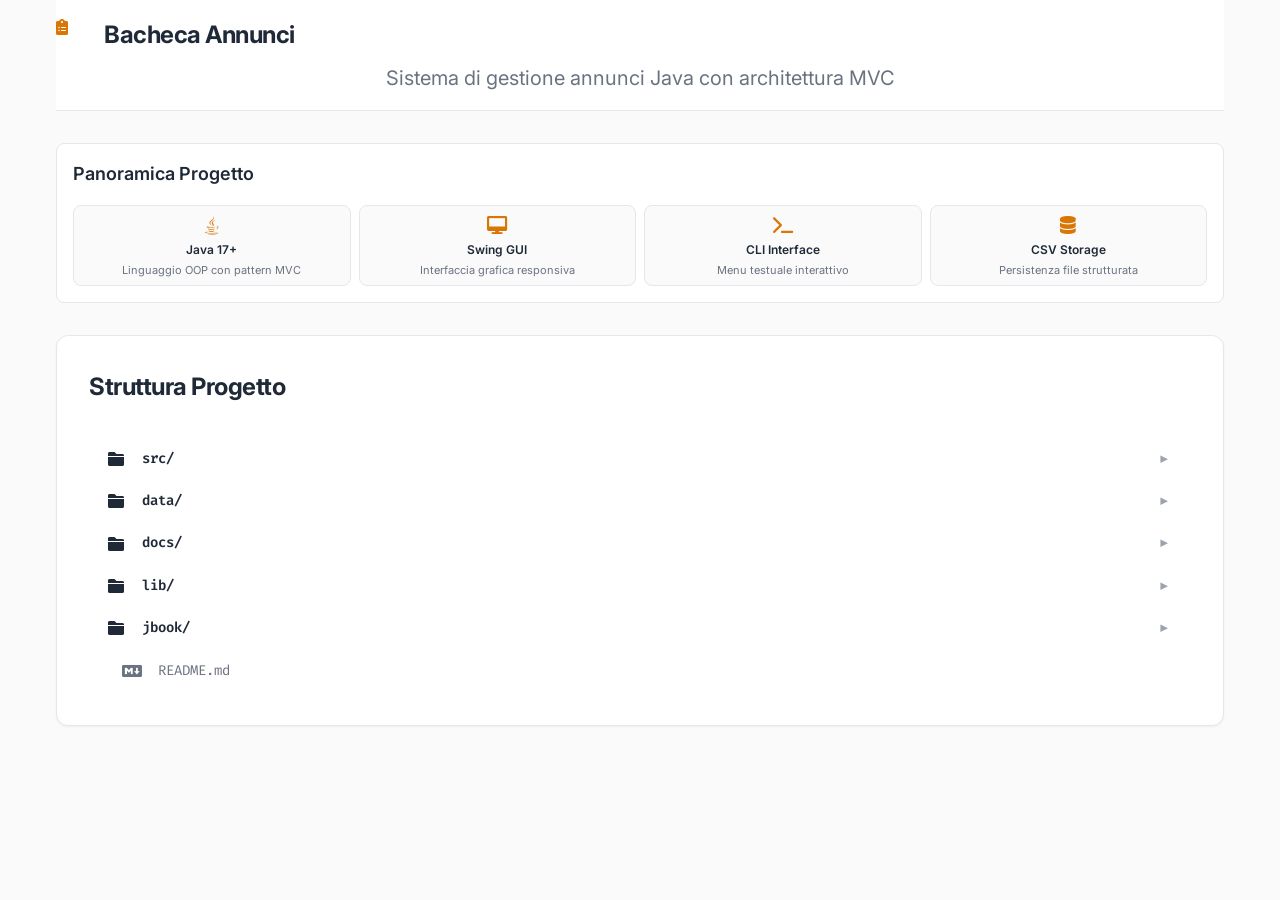
==== commit 424b0b8f: "feat: redesign header layout for better mobile experience - Move icon to left side next to title hor" ====
--- a/website/index.html
+++ b/website/index.html
@@ -15,8 +15,10 @@
     <div class="container">
         <header class="header">
             <div class="header-content">
-                <i class="fas fa-clipboard-list header-icon"></i>
-                <h1>Bacheca Annunci</h1>
+                <div class="header-top">
+                    <i class="fas fa-clipboard-list header-icon"></i>
+                    <h1>Bacheca Annunci</h1>
+                </div>
                 <p>Sistema di gestione annunci Java con architettura MVC</p>
             </div>
         </header>
--- a/website/style.css
+++ b/website/style.css
@@ -80,37 +80,45 @@
 /* Header */
 .header {
     background: var(--claude-surface);
-    padding: var(--spacing-lg) 0;
+    padding: var(--spacing-md) 0;
     border-bottom: 1px solid var(--claude-border);
     position: relative;
 }
 
 .header-content {
-    text-align: center;
     position: relative;
 }
 
+.header-top {
+    display: flex;
+    align-items: center;
+    justify-content: flex-start;
+    gap: var(--spacing-md);
+    margin-bottom: var(--spacing-sm);
+}
+
 .header-icon {
-    width: 48px;
-    height: 48px;
-    margin-bottom: var(--spacing-md);
+    width: 32px;
+    height: 32px;
     color: var(--claude-primary);
+    flex-shrink: 0;
 }
 
 .header h1 {
-    font-size: var(--font-size-xxxl);
+    font-size: var(--font-size-xxl);
     font-weight: 700;
     letter-spacing: -0.5px;
-    margin-bottom: var(--spacing-sm);
+    margin: 0;
     color: var(--claude-text);
 }
 
 .header p {
-    font-size: var(--font-size-lg);
+    font-size: var(--font-size-xl);
     color: var(--claude-text-secondary);
     font-weight: 400;
     max-width: 600px;
     margin: 0 auto;
+    text-align: center;
 }
 
 /* Main Content */
@@ -120,7 +128,7 @@
 
 /* Project Overview - Più compatta */
 .project-overview {
-    margin-bottom: var(--spacing-lg);
+    margin-bottom: var(--spacing-xl);
     padding: var(--spacing-md);
     background: var(--claude-surface);
     border: 1px solid var(--claude-border);
@@ -136,7 +144,7 @@
 
 .overview-grid {
     display: grid;
-    grid-template-columns: repeat(auto-fit, minmax(200px, 1fr));
+    grid-template-columns: repeat(auto-fit, minmax(150px, 1fr));
     gap: var(--spacing-sm);
     margin-top: var(--spacing-md);
 }
@@ -145,7 +153,7 @@
     background: var(--claude-bg);
     border: 1px solid var(--claude-border);
     border-radius: var(--border-radius);
-    padding: var(--spacing-md);
+    padding: var(--spacing-sm);
     text-align: center;
     transition: all var(--transition-normal);
     position: relative;
@@ -158,13 +166,13 @@
 }
 
 .overview-card i {
-    font-size: 24px;
-    margin-bottom: var(--spacing-sm);
+    font-size: 18px;
+    margin-bottom: var(--spacing-xs);
     color: var(--claude-primary);
 }
 
 .overview-card h3 {
-    font-size: var(--font-size-sm);
+    font-size: var(--font-size-xs);
     font-weight: 600;
     margin-bottom: var(--spacing-xs);
     color: var(--claude-text);
@@ -172,8 +180,8 @@
 
 .overview-card p {
     color: var(--claude-text-secondary);
-    font-size: var(--font-size-xs);
-    line-height: 1.4;
+    font-size: 11px;
+    line-height: 1.3;
 }
 
 /* File Explorer - Stile Claude moderno */
@@ -319,6 +327,8 @@
     overflow-y: auto;
     position: relative;
     box-shadow: var(--shadow-xl);
+    word-wrap: break-word;
+    overflow-wrap: break-word;
 }
 
 .close {
@@ -368,6 +378,8 @@
 
 .modal-body {
     padding: var(--spacing-xl);
+    word-wrap: break-word;
+    overflow-wrap: break-word;
 }
 
 .modal-body h3 {
@@ -414,6 +426,9 @@
     font-size: var(--font-size-sm);
     border-radius: var(--border-radius);
     transition: all var(--transition-fast);
+    word-wrap: break-word;
+    overflow-wrap: break-word;
+    white-space: pre-wrap;
 }
 
 .modal-body li:hover {
@@ -428,7 +443,17 @@
     }
     
     .header {
-        padding: var(--spacing-lg) 0;
+        padding: var(--spacing-sm) 0;
+    }
+    
+    .header-top {
+        justify-content: center;
+        gap: var(--spacing-sm);
+    }
+    
+    .header-icon {
+        width: 28px;
+        height: 28px;
     }
     
     .header h1 {
@@ -439,9 +464,30 @@
         font-size: var(--font-size-md);
     }
     
+    .project-overview {
+        margin-bottom: var(--spacing-md);
+        padding: var(--spacing-sm);
+    }
+    
     .overview-grid {
-        grid-template-columns: 1fr;
-        gap: var(--spacing-md);
+        grid-template-columns: 1fr 1fr;
+        gap: var(--spacing-xs);
+    }
+    
+    .overview-card {
+        padding: var(--spacing-xs);
+    }
+    
+    .overview-card i {
+        font-size: 16px;
+    }
+    
+    .overview-card h3 {
+        font-size: 11px;
+    }
+    
+    .overview-card p {
+        font-size: 10px;
     }
     
     .file-explorer {
@@ -449,12 +495,17 @@
     }
     
     .modal-content {
-        width: 95%;
-        margin: 10% auto;
+        width: 95vw;
+        height: 90vh;
+        margin: 5vh auto;
+        max-height: 90vh;
+        display: flex;
+        flex-direction: column;
     }
     
     .modal-header {
         padding: var(--spacing-md);
+        flex-shrink: 0;
     }
     
     .modal-header h2 {
@@ -463,10 +514,31 @@
     
     .modal-body {
         padding: var(--spacing-md);
+        flex: 1;
+        overflow-y: auto;
+        -webkit-overflow-scrolling: touch;
+    }
+    
+    .modal-body p {
+        font-size: var(--font-size-sm);
+    }
+    
+    .modal-body li {
+        font-size: var(--font-size-xs);
+        padding: var(--spacing-sm);
     }
 }
 
 @media (max-width: 480px) {
+    .header-top {
+        gap: var(--spacing-xs);
+    }
+    
+    .header-icon {
+        width: 24px;
+        height: 24px;
+    }
+    
     .header h1 {
         font-size: var(--font-size-lg);
         letter-spacing: 1px;
@@ -476,6 +548,31 @@
         font-size: var(--font-size-sm);
     }
     
+    .project-overview {
+        margin-bottom: var(--spacing-sm);
+    }
+    
+    .overview-grid {
+        grid-template-columns: 1fr 1fr;
+        gap: var(--spacing-xs);
+    }
+    
+    .overview-card {
+        padding: 6px;
+    }
+    
+    .overview-card i {
+        font-size: 14px;
+    }
+    
+    .overview-card h3 {
+        font-size: 10px;
+    }
+    
+    .overview-card p {
+        font-size: 9px;
+    }
+    
     .file-item {
         padding: var(--spacing-xs);
     }
@@ -486,8 +583,31 @@
     }
     
     .modal-content {
-        width: 98%;
-        margin: 5% auto;
+        width: 98vw;
+        height: 95vh;
+        margin: 2.5vh auto;
+        max-height: 95vh;
+    }
+    
+    .modal-header {
+        padding: var(--spacing-sm);
+    }
+    
+    .modal-header h2 {
+        font-size: var(--font-size-md);
+    }
+    
+    .modal-body {
+        padding: var(--spacing-sm);
+    }
+    
+    .modal-body p {
+        font-size: var(--font-size-xs);
+    }
+    
+    .modal-body li {
+        font-size: 11px;
+        padding: var(--spacing-xs);
     }
 }
 
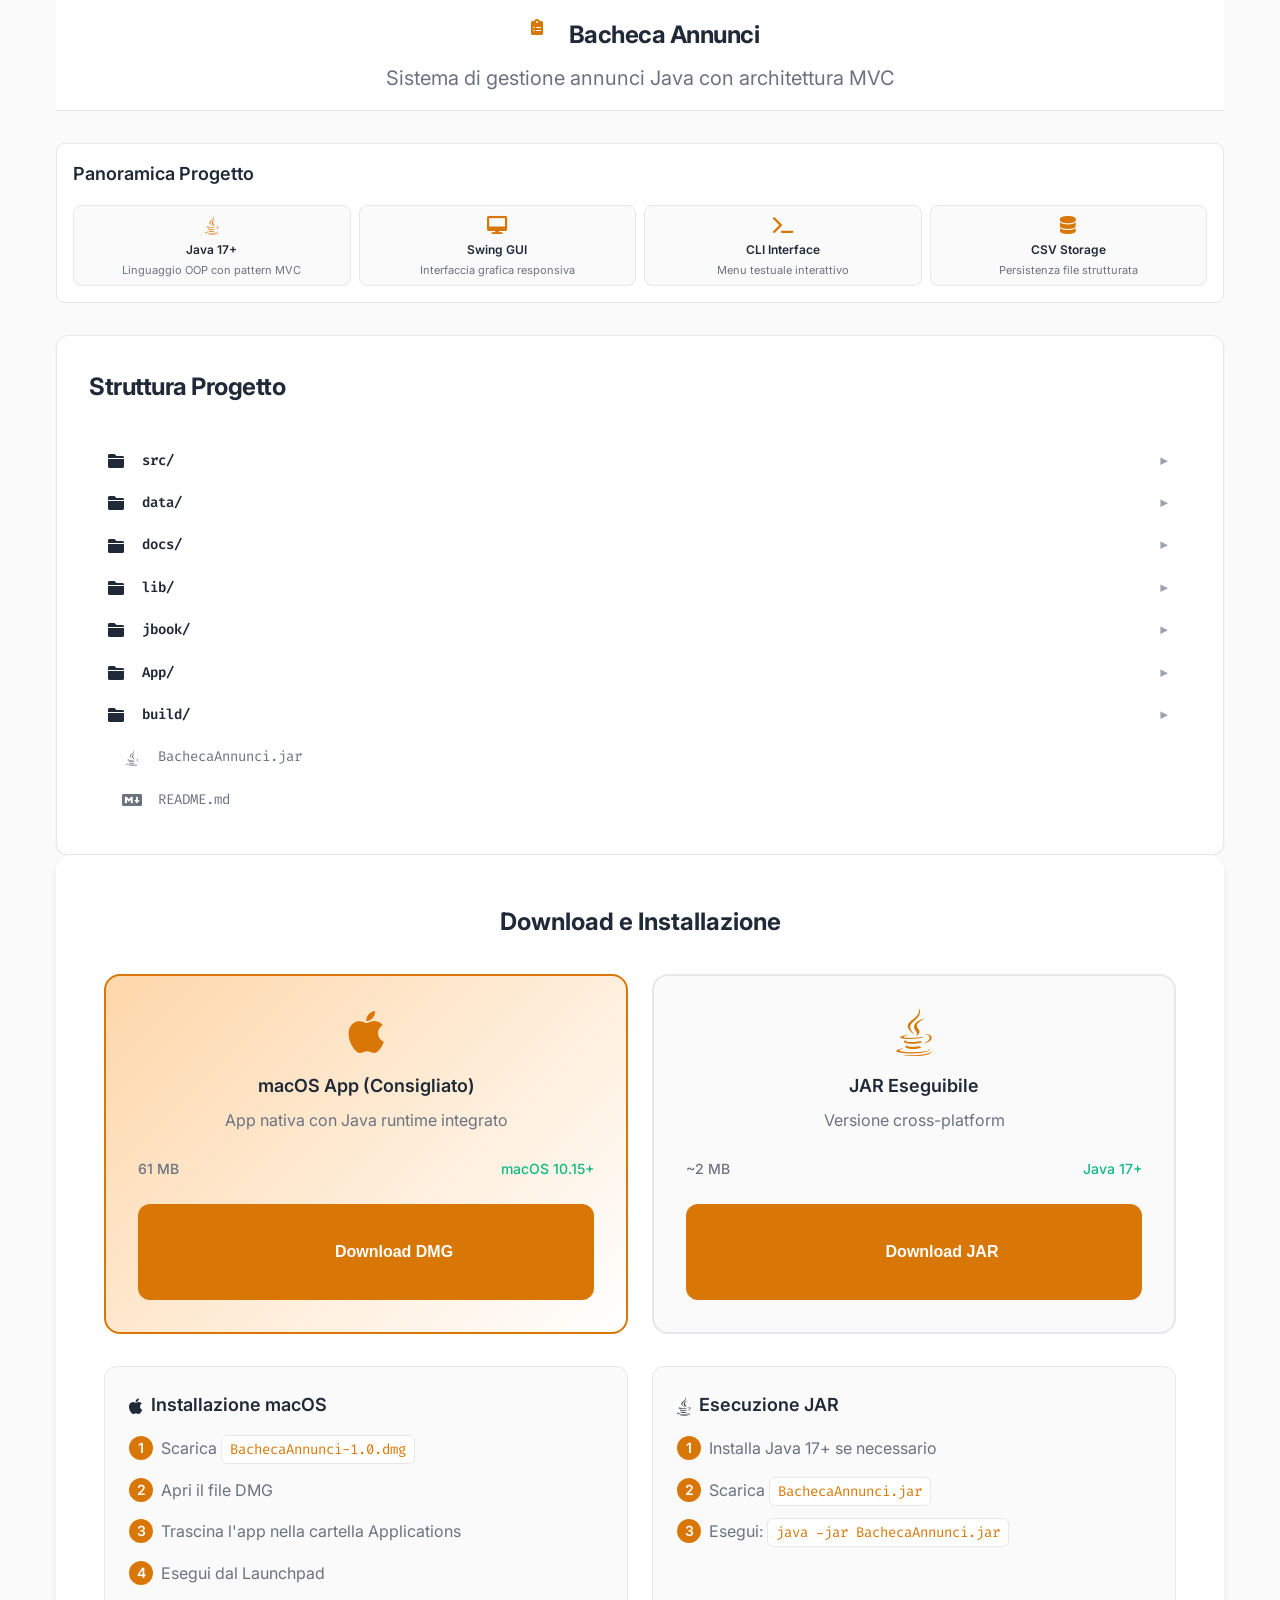
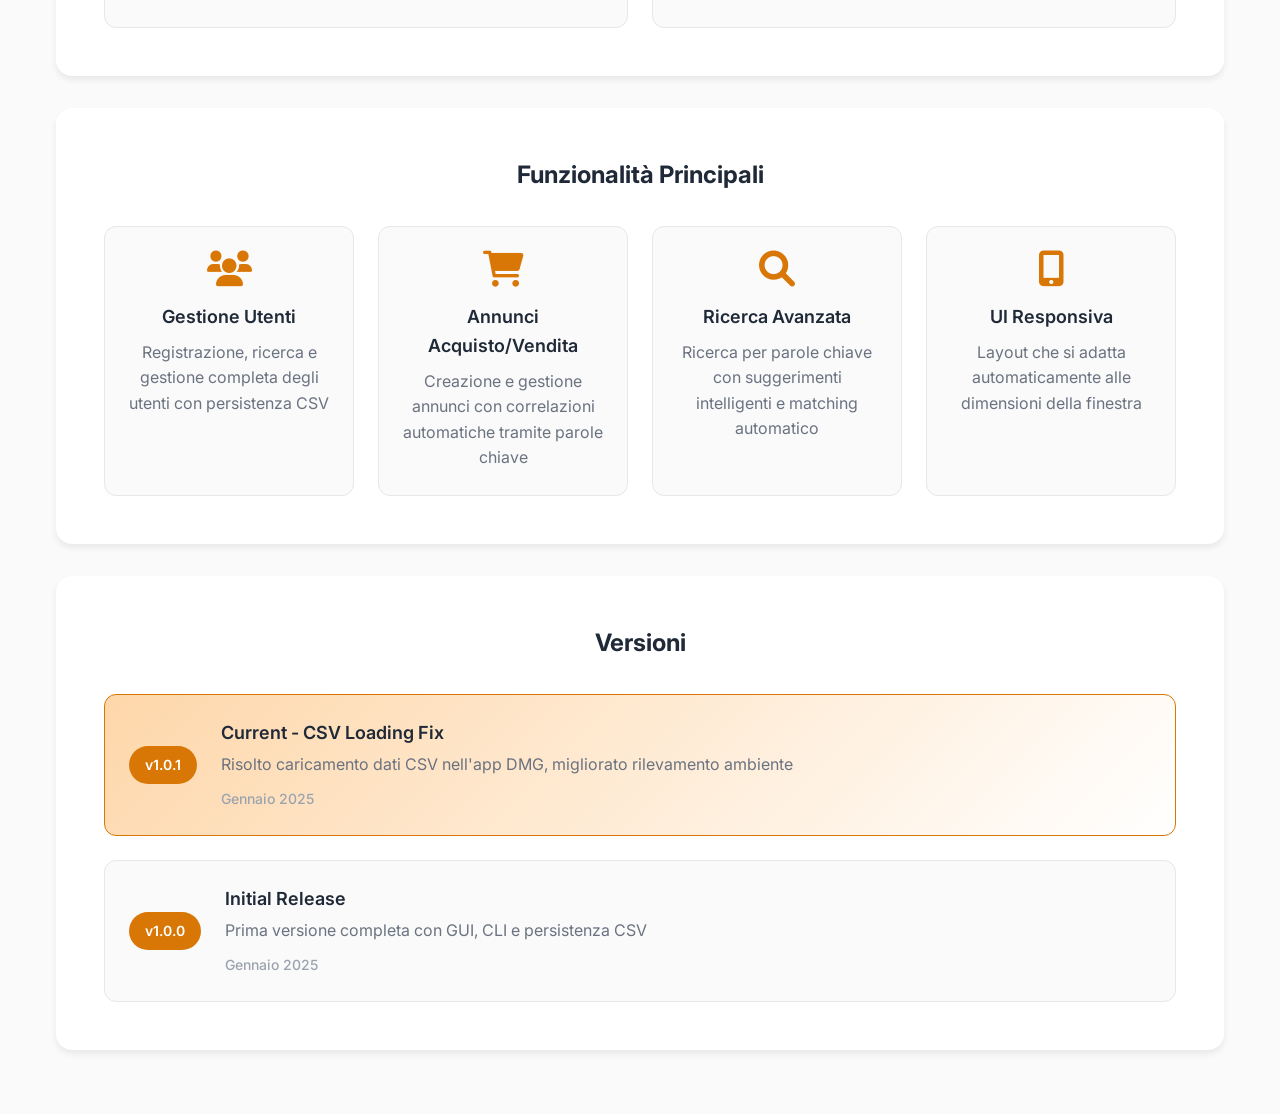
==== commit b0612197: "feat: update website with comprehensive project documentation - Remove duplicate files (MainGUI copi" ====
--- a/website/index.html
+++ b/website/index.html
@@ -201,6 +201,10 @@
                             <i class="fas fa-file-csv"></i>
                             <span>annunci.csv</span>
                         </div>
+                        <div class="file-item file" data-type="file" data-path="data/utenti.csv">
+                            <i class="fas fa-file-csv"></i>
+                            <span>utenti.csv</span>
+                        </div>
                     </div>
                     
                     <div class="file-item folder" data-type="folder" data-path="docs">
@@ -246,9 +250,151 @@
                         </div>
                     </div>
                     
+                    <div class="file-item folder" data-type="folder" data-path="App">
+                        <i class="fas fa-folder"></i>
+                        <span>App/</span>
+                        <span class="expand-icon">▶</span>
+                    </div>
+                    <div class="file-children hidden" data-parent="App">
+                        <div class="file-item file" data-type="file" data-path="App/BachecaAnnunci-1.0.dmg">
+                            <i class="fab fa-apple"></i>
+                            <span>BachecaAnnunci-1.0.dmg</span>
+                        </div>
+                        <div class="file-item folder" data-type="folder" data-path="App/resources">
+                            <i class="fas fa-folder"></i>
+                            <span>resources/</span>
+                            <span class="expand-icon">▶</span>
+                        </div>
+                        <div class="file-children hidden" data-parent="App/resources">
+                            <div class="file-item file" data-type="file" data-path="App/resources/Minecraft Education Edition.icns">
+                                <i class="fas fa-image"></i>
+                                <span>Minecraft Education Edition.icns</span>
+                            </div>
+                        </div>
+                    </div>
+                    
+                    <div class="file-item folder" data-type="folder" data-path="build">
+                        <i class="fas fa-folder"></i>
+                        <span>build/</span>
+                        <span class="expand-icon">▶</span>
+                    </div>
+                    <div class="file-children hidden" data-parent="build">
+                        <div class="file-item file" data-type="file" data-path="build/compiled-classes">
+                            <i class="fas fa-file-code"></i>
+                            <span>Compiled .class files</span>
+                        </div>
+                    </div>
+                    
+                    <div class="file-item file" data-type="file" data-path="BachecaAnnunci.jar">
+                        <i class="fab fa-java"></i>
+                        <span>BachecaAnnunci.jar</span>
+                    </div>
+                    
                     <div class="file-item file" data-type="file" data-path="README.md">
                         <i class="fab fa-markdown"></i>
                         <span>README.md</span>
+                    </div>
+                </div>
+            </section>
+
+            <section class="download-section">
+                <h2>Download e Installazione</h2>
+                <div class="download-options">
+                    <div class="download-card primary">
+                        <i class="fab fa-apple"></i>
+                        <h3>macOS App (Consigliato)</h3>
+                        <p>App nativa con Java runtime integrato</p>
+                        <div class="download-details">
+                            <span class="file-size">61 MB</span>
+                            <span class="compatibility">macOS 10.15+</span>
+                        </div>
+                        <button class="download-btn" onclick="downloadFile('BachecaAnnunci-1.0.dmg')">
+                            <i class="fas fa-download"></i>
+                            Download DMG
+                        </button>
+                    </div>
+                    
+                    <div class="download-card">
+                        <i class="fab fa-java"></i>
+                        <h3>JAR Eseguibile</h3>
+                        <p>Versione cross-platform</p>
+                        <div class="download-details">
+                            <span class="file-size">~2 MB</span>
+                            <span class="compatibility">Java 17+</span>
+                        </div>
+                        <button class="download-btn" onclick="downloadFile('BachecaAnnunci.jar')">
+                            <i class="fas fa-download"></i>
+                            Download JAR
+                        </button>
+                    </div>
+                </div>
+                
+                <div class="installation-steps">
+                    <div class="step-group">
+                        <h3><i class="fab fa-apple"></i> Installazione macOS</h3>
+                        <ol>
+                            <li>Scarica <code>BachecaAnnunci-1.0.dmg</code></li>
+                            <li>Apri il file DMG</li>
+                            <li>Trascina l'app nella cartella Applications</li>
+                            <li>Esegui dal Launchpad</li>
+                        </ol>
+                    </div>
+                    
+                    <div class="step-group">
+                        <h3><i class="fab fa-java"></i> Esecuzione JAR</h3>
+                        <ol>
+                            <li>Installa Java 17+ se necessario</li>
+                            <li>Scarica <code>BachecaAnnunci.jar</code></li>
+                            <li>Esegui: <code>java -jar BachecaAnnunci.jar</code></li>
+                        </ol>
+                    </div>
+                </div>
+            </section>
+
+            <section class="features-section">
+                <h2>Funzionalità Principali</h2>
+                <div class="features-grid">
+                    <div class="feature-card">
+                        <i class="fas fa-users"></i>
+                        <h3>Gestione Utenti</h3>
+                        <p>Registrazione, ricerca e gestione completa degli utenti con persistenza CSV</p>
+                    </div>
+                    <div class="feature-card">
+                        <i class="fas fa-shopping-cart"></i>
+                        <h3>Annunci Acquisto/Vendita</h3>
+                        <p>Creazione e gestione annunci con correlazioni automatiche tramite parole chiave</p>
+                    </div>
+                    <div class="feature-card">
+                        <i class="fas fa-search"></i>
+                        <h3>Ricerca Avanzata</h3>
+                        <p>Ricerca per parole chiave con suggerimenti intelligenti e matching automatico</p>
+                    </div>
+                    <div class="feature-card">
+                        <i class="fas fa-mobile-alt"></i>
+                        <h3>UI Responsiva</h3>
+                        <p>Layout che si adatta automaticamente alle dimensioni della finestra</p>
+                    </div>
+                </div>
+            </section>
+
+            <section class="version-info">
+                <h2>Versioni</h2>
+                <div class="version-timeline">
+                    <div class="version-item current">
+                        <div class="version-badge">v1.0.1</div>
+                        <div class="version-details">
+                            <h3>Current - CSV Loading Fix</h3>
+                            <p>Risolto caricamento dati CSV nell'app DMG, migliorato rilevamento ambiente</p>
+                            <span class="version-date">Gennaio 2025</span>
+                        </div>
+                    </div>
+                    <div class="version-item">
+                        <div class="version-badge">v1.0.0</div>
+                        <div class="version-details">
+                            <h3>Initial Release</h3>
+                            <p>Prima versione completa con GUI, CLI e persistenza CSV</p>
+                            <span class="version-date">Gennaio 2025</span>
+                        </div>
                     </div>
                 </div>
             </section>
--- a/website/style.css
+++ b/website/style.css
@@ -68,12 +68,20 @@
     overflow-x: hidden;
     -webkit-font-smoothing: antialiased;
     -moz-osx-font-smoothing: grayscale;
+    word-wrap: break-word;
+    overflow-wrap: break-word;
 }
 
 /* Container */
 .container {
     max-width: 1200px;
     margin: 0 auto;
+    padding: 0 var(--spacing-md);
+}
+
+/* Header container override */
+.header .container {
+    max-width: 100%;
     padding: 0 var(--spacing-md);
 }
 
@@ -83,16 +91,19 @@
     padding: var(--spacing-md) 0;
     border-bottom: 1px solid var(--claude-border);
     position: relative;
+    width: 100%;
 }
 
 .header-content {
     position: relative;
+    text-align: center;
+    max-width: 100%;
 }
 
 .header-top {
     display: flex;
     align-items: center;
-    justify-content: flex-start;
+    justify-content: center;
     gap: var(--spacing-md);
     margin-bottom: var(--spacing-sm);
 }
@@ -191,6 +202,9 @@
     border-radius: var(--border-radius-lg);
     padding: var(--spacing-xl);
     box-shadow: var(--shadow-sm);
+    overflow: hidden;
+    word-wrap: break-word;
+    overflow-wrap: break-word;
 }
 
 .file-explorer h2 {
@@ -205,6 +219,10 @@
     font-family: var(--font-mono);
     font-size: var(--font-size-sm);
     line-height: 1.6;
+    overflow: hidden;
+    word-wrap: break-word;
+    overflow-wrap: break-word;
+    max-width: 100%;
 }
 
 .file-item {
@@ -218,6 +236,9 @@
     position: relative;
     user-select: none;
     border: 1px solid transparent;
+    word-wrap: break-word;
+    overflow-wrap: break-word;
+    min-width: 0;
 }
 
 .file-item:hover {
@@ -259,6 +280,12 @@
 
 .file-item span:first-of-type {
     flex-grow: 1;
+    min-width: 0;
+    word-wrap: break-word;
+    overflow-wrap: break-word;
+    white-space: nowrap;
+    overflow: hidden;
+    text-overflow: ellipsis;
 }
 
 .expand-icon {
@@ -302,7 +329,7 @@
     }
 }
 
-/* Modal - Stile Claude moderno */
+/* Modal - Stile Anthropic/Claude moderno */
 .modal {
     display: none;
     position: fixed;
@@ -311,86 +338,107 @@
     top: 0;
     width: 100%;
     height: 100%;
-    background-color: rgba(0, 0, 0, 0.5);
-    backdrop-filter: blur(4px);
+    background-color: rgba(0, 0, 0, 0.4);
+    backdrop-filter: blur(8px);
+    animation: fadeIn 0.2s ease-out;
 }
 
 .modal-content {
     background-color: var(--claude-surface);
     margin: 5% auto;
     padding: 0;
-    border: 1px solid var(--claude-border);
-    border-radius: var(--border-radius-xl);
+    border: none;
+    border-radius: 16px;
     width: 90%;
-    max-width: 700px;
-    max-height: 85vh;
-    overflow-y: auto;
+    max-width: 680px;
+    max-height: 80vh;
+    overflow: hidden;
     position: relative;
-    box-shadow: var(--shadow-xl);
+    box-shadow: 0 20px 40px rgba(0, 0, 0, 0.15), 0 0 0 1px rgba(0, 0, 0, 0.05);
     word-wrap: break-word;
     overflow-wrap: break-word;
+    animation: modalSlideIn 0.3s ease-out;
 }
 
 .close {
     position: absolute;
-    top: var(--spacing-md);
-    right: var(--spacing-md);
+    top: 16px;
+    right: 16px;
     color: var(--claude-text-muted);
-    font-size: 24px;
+    font-size: 20px;
     font-weight: 400;
     cursor: pointer;
     z-index: 1001;
-    width: 32px;
-    height: 32px;
+    width: 36px;
+    height: 36px;
     display: flex;
     align-items: center;
     justify-content: center;
-    border-radius: var(--border-radius);
+    border-radius: 50%;
     transition: all var(--transition-fast);
+    background: rgba(0, 0, 0, 0.03);
+    border: 1px solid rgba(0, 0, 0, 0.08);
 }
 
 .close:hover {
     color: var(--claude-text);
-    background: var(--claude-surface-hover);
+    background: rgba(0, 0, 0, 0.08);
+    border-color: rgba(0, 0, 0, 0.12);
+    transform: scale(1.05);
 }
 
 .modal-header {
-    background: var(--claude-surface);
-    border-bottom: 1px solid var(--claude-border);
-    color: var(--claude-text);
-    padding: var(--spacing-xl);
+    background: linear-gradient(135deg, #fafafa 0%, #f5f5f5 100%);
+    border-bottom: 1px solid rgba(0, 0, 0, 0.08);
+    color: var(--claude-text);
+    padding: 24px 32px;
     display: flex;
     align-items: center;
-    gap: var(--spacing-md);
+    gap: 16px;
+    position: relative;
 }
 
 .modal-header i {
-    font-size: 32px;
+    font-size: 28px;
     color: var(--claude-primary);
+    padding: 8px;
+    background: rgba(217, 119, 6, 0.1);
+    border-radius: 8px;
+    width: 44px;
+    height: 44px;
+    display: flex;
+    align-items: center;
+    justify-content: center;
 }
 
 .modal-header h2 {
-    font-size: var(--font-size-xl);
+    font-size: 22px;
     font-weight: 600;
     margin: 0;
     color: var(--claude-text);
+    letter-spacing: -0.3px;
 }
 
 .modal-body {
-    padding: var(--spacing-xl);
+    padding: 32px;
     word-wrap: break-word;
     overflow-wrap: break-word;
+    overflow-y: auto;
+    max-height: calc(80vh - 120px);
+    background: var(--claude-surface);
 }
 
 .modal-body h3 {
-    color: var(--claude-primary);
-    font-size: var(--font-size-lg);
-    font-weight: 600;
-    margin-bottom: var(--spacing-md);
-    margin-top: var(--spacing-xl);
+    color: var(--claude-text);
+    font-size: 16px;
+    font-weight: 600;
+    margin-bottom: 12px;
+    margin-top: 24px;
     display: flex;
     align-items: center;
-    gap: var(--spacing-sm);
+    gap: 8px;
+    position: relative;
+    padding-left: 12px;
 }
 
 .modal-body h3:first-child {
@@ -399,8 +447,11 @@
 
 .modal-body h3::before {
     content: '';
-    width: 4px;
-    height: 20px;
+    position: absolute;
+    left: 0;
+    top: 0;
+    bottom: 0;
+    width: 3px;
     background: var(--claude-primary);
     border-radius: 2px;
 }
@@ -408,31 +459,51 @@
 .modal-body p {
     color: var(--claude-text-secondary);
     line-height: 1.6;
-    margin-bottom: var(--spacing-md);
+    margin-bottom: 16px;
+    font-size: 14px;
 }
 
 .modal-body ul {
     list-style: none;
     padding: 0;
+    display: flex;
+    flex-direction: column;
+    gap: 6px;
 }
 
 .modal-body li {
-    background: var(--claude-bg);
-    padding: var(--spacing-md);
-    margin: var(--spacing-sm) 0;
-    border-left: 3px solid var(--claude-primary);
+    background: rgba(0, 0, 0, 0.02);
+    padding: 12px 16px;
+    margin: 0;
+    border: 1px solid rgba(0, 0, 0, 0.08);
     color: var(--claude-text-secondary);
     font-family: var(--font-mono);
-    font-size: var(--font-size-sm);
-    border-radius: var(--border-radius);
+    font-size: 13px;
+    border-radius: 8px;
     transition: all var(--transition-fast);
     word-wrap: break-word;
     overflow-wrap: break-word;
     white-space: pre-wrap;
-}
-
-.modal-body li:hover {
-    background: var(--claude-surface-hover);
+    position: relative;
+    padding-left: 16px;
+}
+
+.modal-body li.clickable-dependency {
+    cursor: pointer;
+    border-left: 3px solid var(--claude-primary);
+    padding-left: 24px;
+}
+
+.modal-body li.clickable-dependency:hover {
+    background: rgba(217, 119, 6, 0.05);
+    border-color: var(--claude-primary);
+    color: var(--claude-text);
+    transform: translateX(2px);
+}
+
+.modal-body li:not(.clickable-dependency):hover {
+    background: rgba(0, 0, 0, 0.04);
+    border-color: rgba(0, 0, 0, 0.12);
     color: var(--claude-text);
 }
 
@@ -447,7 +518,6 @@
     }
     
     .header-top {
-        justify-content: center;
         gap: var(--spacing-sm);
     }
     
@@ -495,10 +565,10 @@
     }
     
     .modal-content {
-        width: 95vw;
-        height: 90vh;
-        margin: 5vh auto;
-        max-height: 90vh;
+        width: 92vw;
+        height: auto;
+        max-height: 85vh;
+        margin: 7.5vh auto;
         display: flex;
         flex-direction: column;
     }
@@ -517,6 +587,7 @@
         flex: 1;
         overflow-y: auto;
         -webkit-overflow-scrolling: touch;
+        min-height: 0;
     }
     
     .modal-body p {
@@ -583,10 +654,10 @@
     }
     
     .modal-content {
-        width: 98vw;
-        height: 95vh;
-        margin: 2.5vh auto;
-        max-height: 95vh;
+        width: 94vw;
+        height: auto;
+        max-height: 80vh;
+        margin: 10vh auto;
     }
     
     .modal-header {
@@ -599,6 +670,7 @@
     
     .modal-body {
         padding: var(--spacing-sm);
+        min-height: 0;
     }
     
     .modal-body p {
@@ -613,8 +685,19 @@
 
 /* Animazioni */
 @keyframes fadeIn {
-    from { opacity: 0; transform: translateY(20px); }
-    to { opacity: 1; transform: translateY(0); }
+    from { opacity: 0; }
+    to { opacity: 1; }
+}
+
+@keyframes modalSlideIn {
+    from {
+        opacity: 0;
+        transform: translateY(20px) scale(0.95);
+    }
+    to {
+        opacity: 1;
+        transform: translateY(0) scale(1);
+    }
 }
 
 .file-children.visible {
@@ -670,4 +753,337 @@
         color: black;
         border-bottom: 2px solid black;
     }
+}
+
+/* Download Section */
+.download-section {
+    background: var(--claude-surface);
+    padding: var(--spacing-xxl);
+    border-radius: 16px;
+    margin-bottom: var(--spacing-xl);
+    box-shadow: var(--shadow-md);
+}
+
+.download-section h2 {
+    color: var(--claude-text);
+    font-size: var(--font-size-xxl);
+    font-weight: 700;
+    margin-bottom: var(--spacing-xl);
+    text-align: center;
+}
+
+.download-options {
+    display: grid;
+    grid-template-columns: repeat(auto-fit, minmax(300px, 1fr));
+    gap: var(--spacing-lg);
+    margin-bottom: var(--spacing-xl);
+}
+
+.download-card {
+    background: var(--claude-bg);
+    border: 2px solid var(--claude-border);
+    border-radius: 16px;
+    padding: var(--spacing-xl);
+    text-align: center;
+    transition: all var(--transition-smooth);
+    position: relative;
+    overflow: hidden;
+}
+
+.download-card.primary {
+    border-color: var(--claude-primary);
+    background: linear-gradient(135deg, var(--claude-primary-light), var(--claude-surface));
+}
+
+.download-card:hover {
+    transform: translateY(-4px);
+    box-shadow: var(--shadow-lg);
+    border-color: var(--claude-primary);
+}
+
+.download-card i {
+    font-size: 48px;
+    color: var(--claude-primary);
+    margin-bottom: var(--spacing-md);
+}
+
+.download-card h3 {
+    color: var(--claude-text);
+    font-size: var(--font-size-lg);
+    font-weight: 600;
+    margin-bottom: var(--spacing-sm);
+}
+
+.download-card p {
+    color: var(--claude-text-secondary);
+    font-size: var(--font-size-md);
+    margin-bottom: var(--spacing-lg);
+}
+
+.download-details {
+    display: flex;
+    justify-content: space-between;
+    margin-bottom: var(--spacing-lg);
+    font-size: var(--font-size-sm);
+}
+
+.file-size {
+    color: var(--claude-text-secondary);
+    font-weight: 500;
+}
+
+.compatibility {
+    color: var(--claude-success);
+    font-weight: 500;
+}
+
+.download-btn {
+    background: var(--claude-primary);
+    color: white;
+    border: none;
+    padding: var(--spacing-md) var(--spacing-xl);
+    border-radius: 12px;
+    font-size: var(--font-size-md);
+    font-weight: 600;
+    cursor: pointer;
+    transition: all var(--transition-smooth);
+    display: inline-flex;
+    align-items: center;
+    gap: var(--spacing-sm);
+    width: 100%;
+    justify-content: center;
+}
+
+.download-btn:hover {
+    background: var(--claude-primary-hover);
+    transform: translateY(-2px);
+    box-shadow: var(--shadow-lg);
+}
+
+.installation-steps {
+    display: grid;
+    grid-template-columns: repeat(auto-fit, minmax(300px, 1fr));
+    gap: var(--spacing-lg);
+}
+
+.step-group {
+    background: var(--claude-bg);
+    border: 1px solid var(--claude-border);
+    border-radius: 12px;
+    padding: var(--spacing-lg);
+}
+
+.step-group h3 {
+    color: var(--claude-text);
+    font-size: var(--font-size-lg);
+    font-weight: 600;
+    margin-bottom: var(--spacing-md);
+    display: flex;
+    align-items: center;
+    gap: var(--spacing-sm);
+}
+
+.step-group ol {
+    list-style: none;
+    counter-reset: step-counter;
+}
+
+.step-group li {
+    counter-increment: step-counter;
+    position: relative;
+    padding-left: var(--spacing-xl);
+    margin-bottom: var(--spacing-md);
+    color: var(--claude-text-secondary);
+    line-height: 1.6;
+}
+
+.step-group li::before {
+    content: counter(step-counter);
+    position: absolute;
+    left: 0;
+    top: 0;
+    background: var(--claude-primary);
+    color: white;
+    width: 24px;
+    height: 24px;
+    border-radius: 50%;
+    display: flex;
+    align-items: center;
+    justify-content: center;
+    font-size: var(--font-size-sm);
+    font-weight: 600;
+}
+
+.step-group code {
+    background: var(--claude-surface);
+    padding: 4px 8px;
+    border-radius: 6px;
+    font-family: var(--font-mono);
+    font-size: var(--font-size-sm);
+    color: var(--claude-primary);
+    border: 1px solid var(--claude-border);
+}
+
+/* Features Section */
+.features-section {
+    background: var(--claude-surface);
+    padding: var(--spacing-xxl);
+    border-radius: 16px;
+    margin-bottom: var(--spacing-xl);
+    box-shadow: var(--shadow-md);
+}
+
+.features-section h2 {
+    color: var(--claude-text);
+    font-size: var(--font-size-xxl);
+    font-weight: 700;
+    margin-bottom: var(--spacing-xl);
+    text-align: center;
+}
+
+.features-grid {
+    display: grid;
+    grid-template-columns: repeat(auto-fit, minmax(250px, 1fr));
+    gap: var(--spacing-lg);
+}
+
+.feature-card {
+    background: var(--claude-bg);
+    border: 1px solid var(--claude-border);
+    border-radius: 12px;
+    padding: var(--spacing-lg);
+    text-align: center;
+    transition: all var(--transition-smooth);
+}
+
+.feature-card:hover {
+    transform: translateY(-4px);
+    box-shadow: var(--shadow-lg);
+    border-color: var(--claude-primary);
+}
+
+.feature-card i {
+    font-size: 36px;
+    color: var(--claude-primary);
+    margin-bottom: var(--spacing-md);
+}
+
+.feature-card h3 {
+    color: var(--claude-text);
+    font-size: var(--font-size-lg);
+    font-weight: 600;
+    margin-bottom: var(--spacing-sm);
+}
+
+.feature-card p {
+    color: var(--claude-text-secondary);
+    line-height: 1.6;
+}
+
+/* Version Info Section */
+.version-info {
+    background: var(--claude-surface);
+    padding: var(--spacing-xxl);
+    border-radius: 16px;
+    margin-bottom: var(--spacing-xl);
+    box-shadow: var(--shadow-md);
+}
+
+.version-info h2 {
+    color: var(--claude-text);
+    font-size: var(--font-size-xxl);
+    font-weight: 700;
+    margin-bottom: var(--spacing-xl);
+    text-align: center;
+}
+
+.version-timeline {
+    display: flex;
+    flex-direction: column;
+    gap: var(--spacing-lg);
+}
+
+.version-item {
+    display: flex;
+    align-items: center;
+    gap: var(--spacing-lg);
+    background: var(--claude-bg);
+    border: 1px solid var(--claude-border);
+    border-radius: 12px;
+    padding: var(--spacing-lg);
+    transition: all var(--transition-smooth);
+}
+
+.version-item.current {
+    border-color: var(--claude-primary);
+    background: linear-gradient(135deg, var(--claude-primary-light), var(--claude-surface));
+}
+
+.version-item:hover {
+    transform: translateY(-2px);
+    box-shadow: var(--shadow-md);
+}
+
+.version-badge {
+    background: var(--claude-primary);
+    color: white;
+    padding: var(--spacing-sm) var(--spacing-md);
+    border-radius: 20px;
+    font-weight: 600;
+    font-size: var(--font-size-sm);
+    white-space: nowrap;
+}
+
+.version-details h3 {
+    color: var(--claude-text);
+    font-size: var(--font-size-lg);
+    font-weight: 600;
+    margin-bottom: var(--spacing-xs);
+}
+
+.version-details p {
+    color: var(--claude-text-secondary);
+    line-height: 1.6;
+    margin-bottom: var(--spacing-sm);
+}
+
+.version-date {
+    color: var(--claude-text-muted);
+    font-size: var(--font-size-sm);
+    font-weight: 500;
+}
+
+/* Responsive adjustments for new sections */
+@media (max-width: 768px) {
+    .download-section,
+    .features-section,
+    .version-info {
+        padding: var(--spacing-lg);
+        margin-bottom: var(--spacing-lg);
+    }
+    
+    .download-options {
+        grid-template-columns: 1fr;
+        gap: var(--spacing-md);
+    }
+    
+    .installation-steps {
+        grid-template-columns: 1fr;
+        gap: var(--spacing-md);
+    }
+    
+    .features-grid {
+        grid-template-columns: 1fr;
+        gap: var(--spacing-md);
+    }
+    
+    .version-item {
+        flex-direction: column;
+        text-align: center;
+        gap: var(--spacing-md);
+    }
+    
+    .version-badge {
+        align-self: center;
+    }
 }
